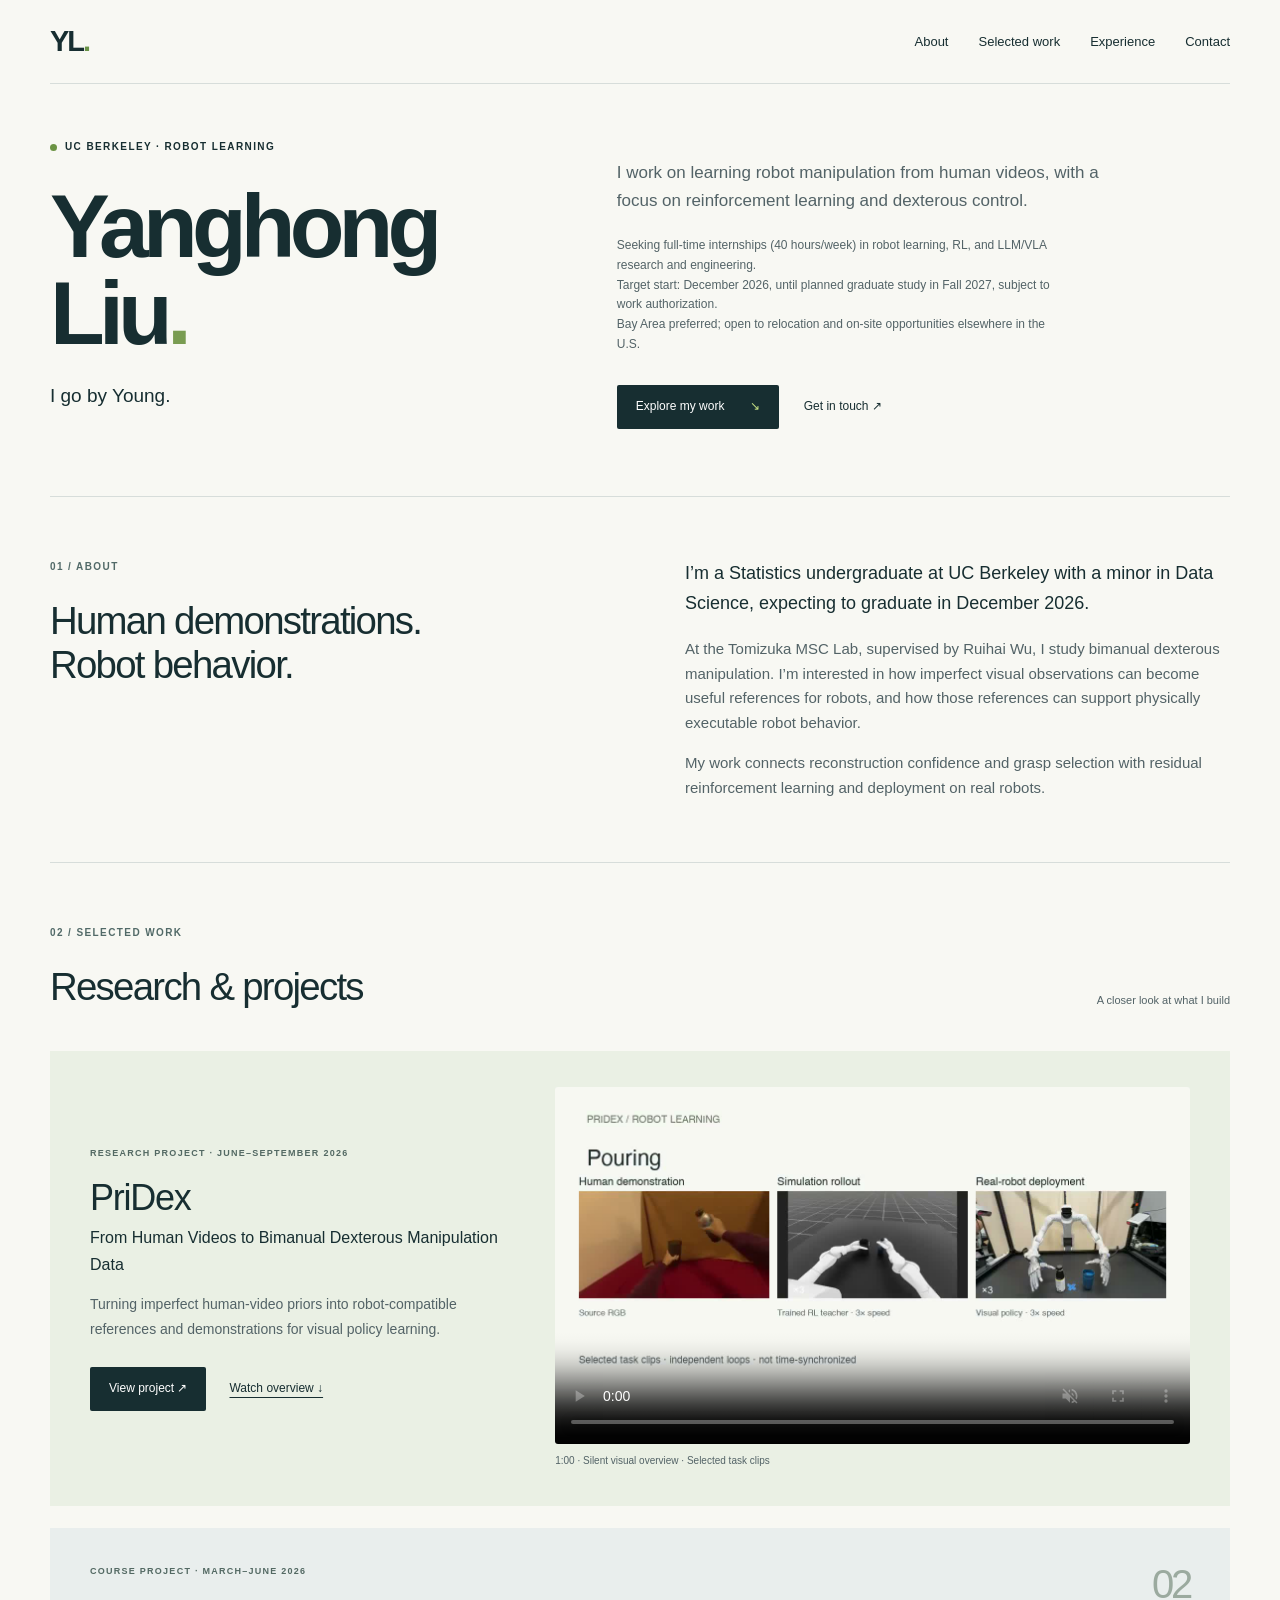
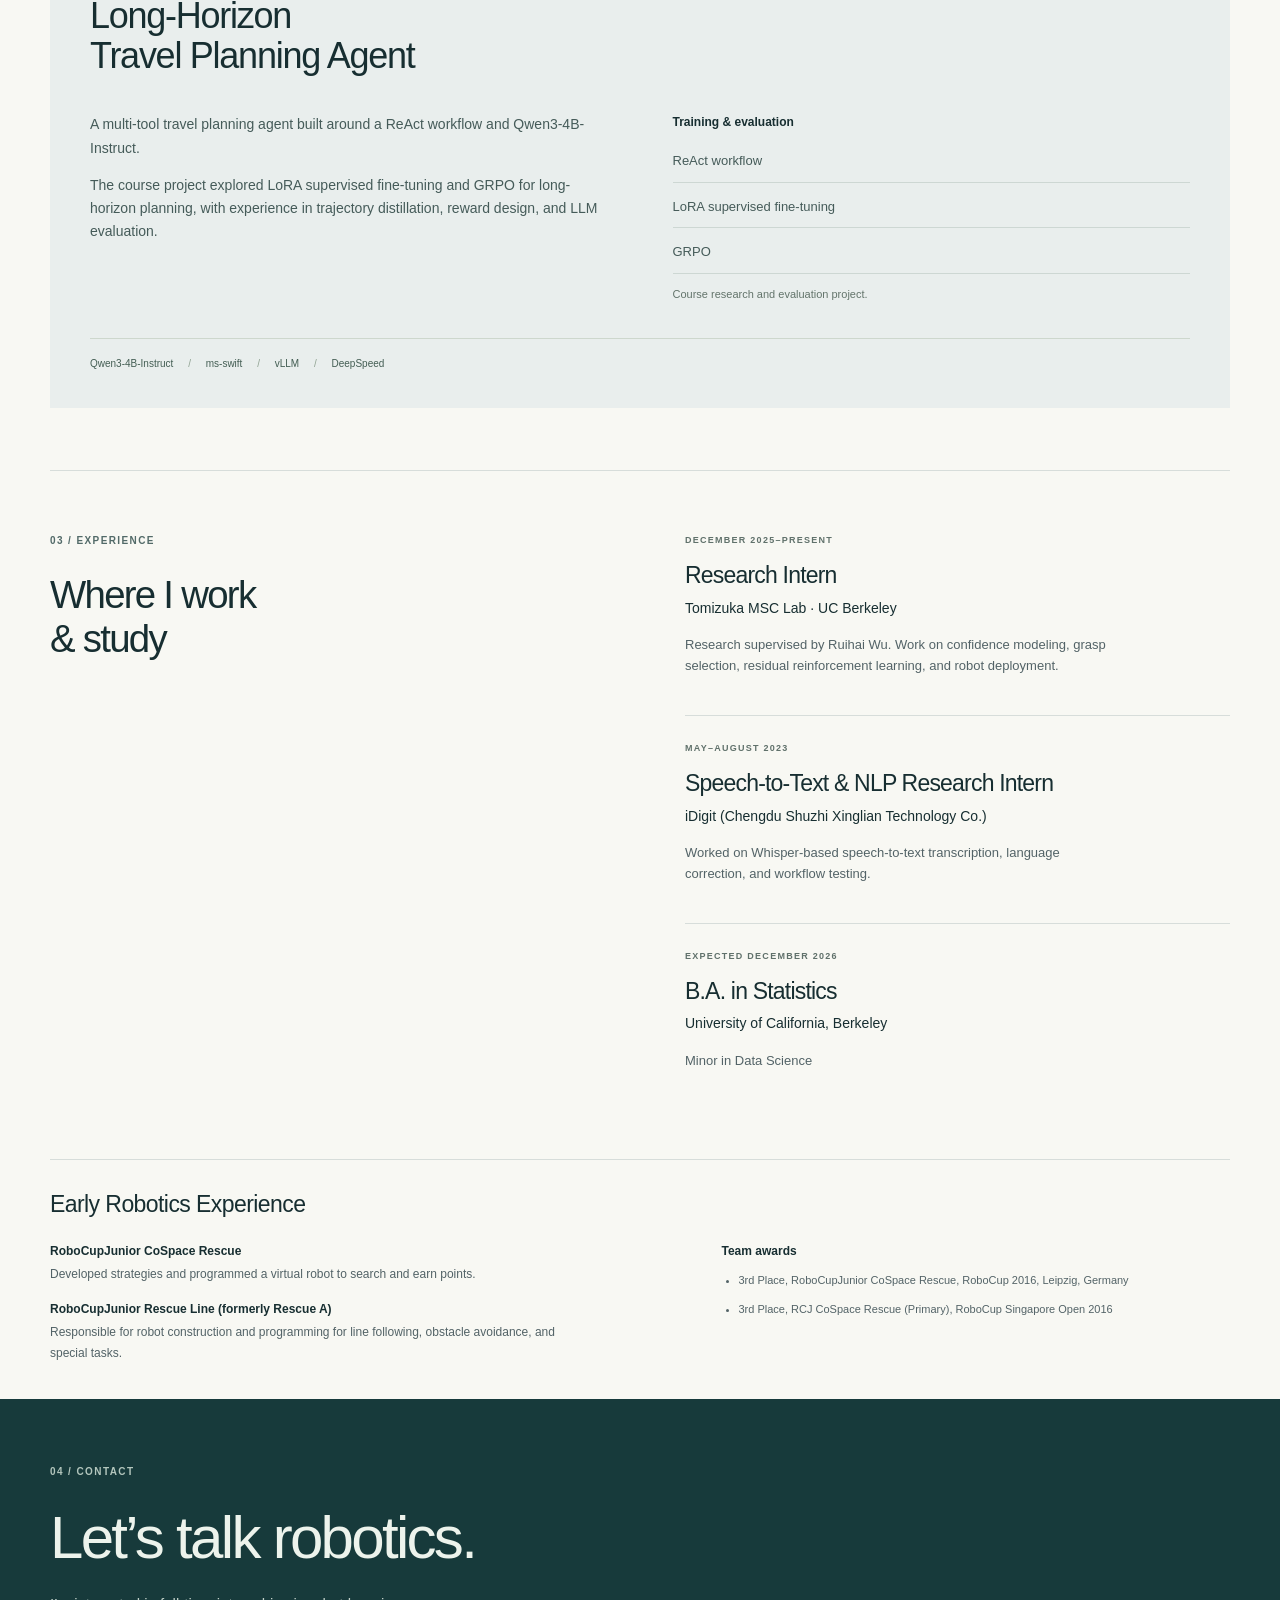
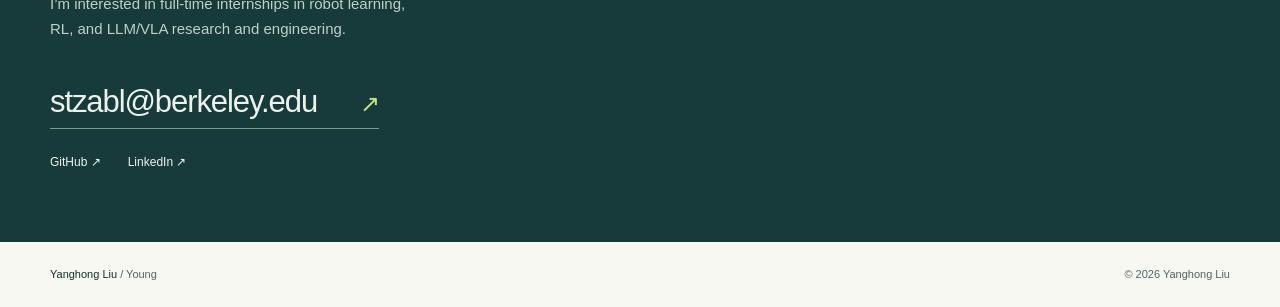
==== index.html @ e9cd51c3 "Publish existing personal website on GitHub Pages" ====
<!doctype html>
<html lang="en">
<head>
  <meta charset="utf-8">
  <meta name="viewport" content="width=device-width, initial-scale=1">
  <meta name="description" content="Yanghong Liu (Young), UC Berkeley Statistics undergraduate working on robot learning and dexterous manipulation.">
  <title>Yanghong Liu · Robot Learning</title>
  <link rel="stylesheet" href="styles.css?v=20261018-project-page">
</head>
<body>
  <a class="skip" href="#main">Skip to content</a>
  <header class="header wrap">
    <a class="wordmark" href="#home" aria-label="Yanghong Liu, home">YL<span>.</span></a>
    <nav aria-label="Main navigation"><a href="#about">About</a><a href="#work">Selected work</a><a href="#experience">Experience</a><a href="#contact">Contact</a></nav>
  </header>
  <main id="main">
    <section class="hero wrap" id="home" aria-labelledby="name">
      <div class="intro">
        <div class="identity">
        <p class="eyebrow"><span class="dot" aria-hidden="true"></span> UC BERKELEY · ROBOT LEARNING</p>
        <h1 id="name">Yanghong<br>Liu<span class="name-dot">.</span></h1>
        <p class="nickname">I go by Young.</p>
        </div><div class="intro-copy">
        <p class="hero-description">I work on learning robot manipulation from human videos, with a focus on reinforcement learning and dexterous control.</p>
        <p class="availability">Seeking full-time internships (40 hours/week) in robot learning, RL, and LLM/VLA research and engineering.<br>Target start: December 2026, until planned graduate study in Fall 2027, subject to work authorization.<br>Bay Area preferred; open to relocation and on-site opportunities elsewhere in the U.S.</p>
        <div class="hero-links"><a class="primary" href="#work">Explore my work <span aria-hidden="true">↘</span></a><a class="text-link" href="mailto:stzabl@berkeley.edu">Get in touch <span aria-hidden="true">↗</span></a></div>
        </div>
      </div>

    </section>

    <section class="about section wrap" id="about" aria-labelledby="about-title">
      <div><p class="section-number">01 / ABOUT</p><h2 id="about-title">Human demonstrations.<br>Robot behavior.</h2></div>
      <div class="prose"><p>I’m a Statistics undergraduate at UC Berkeley with a minor in Data Science, expecting to graduate in December 2026.</p><p>At the Tomizuka MSC Lab, supervised by Ruihai Wu, I study bimanual dexterous manipulation. I’m interested in how imperfect visual observations can become useful references for robots, and how those references can support physically executable robot behavior.</p><p>My work connects reconstruction confidence and grasp selection with residual reinforcement learning and deployment on real robots.</p></div>
    </section>

    <section class="section work wrap" id="work" aria-labelledby="work-title">
      <div class="section-heading"><div><p class="section-number">02 / SELECTED WORK</p><h2 id="work-title">Research & projects</h2></div><span class="section-aside">A closer look at what I build</span></div>
      <article class="project pridex home-pridex" aria-labelledby="pridex-title">
        <div><p class="project-kind">RESEARCH PROJECT · JUNE–SEPTEMBER 2026</p><h3 id="pridex-title">PriDex</h3><p class="project-subtitle">From Human Videos to Bimanual Dexterous Manipulation Data</p><p class="home-project-summary">Turning imperfect human-video priors into robot-compatible references and demonstrations for visual policy learning.</p><div class="home-project-actions"><a class="primary" href="pridex.html">View project ↗</a><a href="#pridex-overview">Watch overview ↓</a></div></div>
        <figure id="pridex-overview" class="overview-figure"><video controls muted playsinline preload="none" poster="assets/pridex-overview-cover.jpg" aria-label="PriDex one-minute visual overview"><source src="assets/pridex-overview-web.mp4" data-src="assets/pridex-overview-web.mp4" type="video/mp4"></video><figcaption>1:00 · Silent visual overview · Selected task clips</figcaption></figure>
      </article>

      <article class="project agent">
        <div class="project-heading"><div><p class="project-kind">COURSE PROJECT · MARCH–JUNE 2026</p><h3>Long-Horizon<br>Travel Planning Agent</h3></div><span class="project-index" aria-hidden="true">02</span></div>
        <div class="project-columns"><div><p>A multi-tool travel planning agent built around a ReAct workflow and Qwen3-4B-Instruct.</p><p>The course project explored LoRA supervised fine-tuning and GRPO for long-horizon planning, with experience in trajectory distillation, reward design, and LLM evaluation.</p></div><div class="agent-method"><h4>Training & evaluation</h4><p class="method-line">ReAct workflow</p><p class="method-line">LoRA supervised fine-tuning</p><p class="method-line">GRPO</p><p class="credit">Course research and evaluation project.</p></div></div>
        <div class="technology">Qwen3-4B-Instruct <span>/</span> ms-swift <span>/</span> vLLM <span>/</span> DeepSpeed</div>
      </article>
    </section>

    <section class="section experience wrap" id="experience" aria-labelledby="experience-title">
      <div><p class="section-number">03 / EXPERIENCE</p><h2 id="experience-title">Where I work<br>& study</h2></div>
      <div class="timeline"><article><div class="timeline-meta">DECEMBER 2025–PRESENT</div><h3>Research Intern</h3><p class="institution">Tomizuka MSC Lab · UC Berkeley</p><p>Research supervised by Ruihai Wu. Work on confidence modeling, grasp selection, residual reinforcement learning, and robot deployment.</p></article><article><div class="timeline-meta">MAY–AUGUST 2023</div><h3>Speech-to-Text &amp; NLP Research Intern</h3><p class="institution">iDigit (Chengdu Shuzhi Xinglian Technology Co.)</p><p>Worked on Whisper-based speech-to-text transcription, language correction, and workflow testing.</p></article><article><div class="timeline-meta">EXPECTED DECEMBER 2026</div><h3>B.A. in Statistics</h3><p class="institution">University of California, Berkeley</p><p>Minor in Data Science</p></article></div>
    </section>

    <section class="early-robotics wrap" id="early-robotics" aria-labelledby="early-robotics-title">
      <h2 id="early-robotics-title">Early Robotics Experience</h2>
      <div class="early-content">
        <dl class="early-duties"><div><dt>RoboCupJunior CoSpace Rescue</dt><dd>Developed strategies and programmed a virtual robot to search and earn points.</dd></div><div><dt>RoboCupJunior Rescue Line (formerly Rescue A)</dt><dd>Responsible for robot construction and programming for line following, obstacle avoidance, and special tasks.</dd></div></dl>
        <div class="early-awards"><h3>Team awards</h3><ul><li>3rd Place, RoboCupJunior CoSpace Rescue, RoboCup 2016, Leipzig, Germany</li><li>3rd Place, RCJ CoSpace Rescue (Primary), RoboCup Singapore Open 2016</li></ul></div>
      </div>
    </section>

    <section class="contact" id="contact" aria-labelledby="contact-title"><div class="wrap"><p class="section-number">04 / CONTACT</p><h2 id="contact-title">Let’s talk robotics.</h2><p>I’m interested in full-time internships in robot learning,<br class="desktop-only"> RL, and LLM/VLA research and engineering.</p><a class="email" href="mailto:stzabl@berkeley.edu">stzabl@berkeley.edu <span aria-hidden="true">↗</span></a><div class="social-links"><a href="https://github.com/yanghong-liu?tab=repositories" target="_blank" rel="noopener noreferrer">GitHub ↗</a><a href="https://www.linkedin.com/in/yanghong-liu-a8916a282/" target="_blank" rel="noopener noreferrer">LinkedIn ↗</a></div></div></section>
  </main>
  <footer class="wrap"><span>Yanghong Liu <span class="footer-nickname">/ Young</span></span><span>© 2026 Yanghong Liu</span></footer>
  <script src="script.js?v=20261018-project-page"></script>
</body>
</html>
---- styles.css ----
:root{--paper:#f8f8f3;--ink:#172e31;--muted:#536367;--line:#d7ddda;--accent:#c6e084;--dark:#173a3b}*{box-sizing:border-box}html{scroll-behavior:smooth;scroll-padding-top:28px}body{margin:0;background:var(--paper);color:var(--ink);font-family:-apple-system,BlinkMacSystemFont,"Segoe UI",Arial,sans-serif;font-size:16px;line-height:1.65}a{color:inherit;text-underline-offset:5px}button{font:inherit}a:focus-visible,button:focus-visible,video:focus-visible{outline:3px solid #4f7320;outline-offset:5px}.wrap{width:min(1180px,calc(100% - 96px));margin-inline:auto}.review-banner{background:var(--dark);color:#e9f1e8;padding:8px 24px;text-align:center;font-size:10px;letter-spacing:.14em;font-weight:700}.review-banner span{margin-left:20px;font-weight:400;letter-spacing:.03em}.header{display:flex;align-items:center;justify-content:space-between;padding-block:27px;border-bottom:1px solid var(--line)}.wordmark{text-decoration:none;font-size:29px;font-weight:800;letter-spacing:-2px;line-height:1}.wordmark span{color:#699246}.header nav{display:flex;gap:30px;font-size:13px}.header nav a{text-decoration:none}.header nav a:hover{text-decoration:underline}.skip{position:absolute;top:-100px;left:20px;z-index:10;background:#fff;padding:12px}.skip:focus{top:12px}.hero{display:grid;grid-template-columns:.9fr 1.1fr;gap:65px;align-items:center;padding-block:74px 85px}.eyebrow,.section-number,.project-kind,.timeline-meta{font-size:10px;font-weight:700;letter-spacing:.14em}.eyebrow{display:flex;align-items:center;gap:8px;margin:0 0 27px}.dot{width:7px;height:7px;border-radius:50%;background:#6b9343}h1{font-size:clamp(64px,7vw,100px);line-height:.98;letter-spacing:-.065em;font-weight:550;margin:0 0 22px}.name-dot{color:#799c51}.nickname{font-size:19px;margin:0 0 20px}.hero-description{font-size:17px;line-height:1.65;max-width:390px;margin-bottom:21px;color:var(--muted)}.availability{font-size:12px;max-width:340px;color:var(--muted)}.hero-links{display:flex;gap:25px;align-items:center;margin-top:30px;font-size:12px}.primary{background:var(--ink);color:#fff;padding:12px 19px;text-decoration:none;border-radius:2px}.primary span{margin-left:22px;color:var(--accent)}.text-link{text-decoration:none}.demo{margin:0;align-self:center}.demo-label{display:flex;justify-content:space-between;font-size:9px;letter-spacing:.12em;font-weight:700;margin-bottom:12px}.demo video{display:block;width:100%;aspect-ratio:16/10;object-fit:contain;background:#162226;border-radius:3px}.demo-controls{display:flex;gap:0;border-bottom:1px solid var(--line);margin-top:13px}.demo-controls button{border:0;border-bottom:2px solid transparent;background:none;color:var(--muted);padding:10px 0;margin-right:25px;font-size:12px;cursor:pointer}.demo-controls button[aria-pressed="true"]{color:var(--ink);border-bottom-color:var(--ink);font-weight:650}.demo figcaption{font-size:10px;line-height:1.7;color:var(--muted);margin-top:13px}.demo figcaption span{color:#6b7879}.section{border-top:1px solid var(--line);padding-block:62px}.section-number{margin:0 0 23px;color:#526a68}h2{font-size:clamp(30px,3vw,41px);line-height:1.16;font-weight:500;letter-spacing:-.045em;margin:0}h3{font-weight:500;letter-spacing:-.035em}h4{margin-top:0;font-size:12px;font-weight:700}.about{display:grid;grid-template-columns:1fr 1fr;gap:90px}.prose{font-size:15px;color:var(--muted)}.prose p:first-child{margin-top:0;color:var(--ink);font-size:18px}.prose p:last-child{margin-bottom:0}.section-heading{display:flex;justify-content:space-between;align-items:flex-end;margin-bottom:42px}.section-aside{font-size:11px;color:var(--muted)}.project{padding:36px 40px;margin-bottom:22px}.project:last-child{margin-bottom:0}.pridex{background:#eaf0e4}.agent{background:#e9eeed}.project-heading{display:flex;justify-content:space-between;gap:20px;align-items:flex-start}.project-kind{color:#536963;margin:0 0 17px;font-size:9px}.project h3{font-size:36px;line-height:1.12;margin:0 0 7px}.project-subtitle{margin:0;font-size:16px}.project-index{font-size:40px;line-height:1;color:#9baa9f;font-weight:300;letter-spacing:-.08em}.project-columns{display:grid;grid-template-columns:1fr 1fr;gap:65px;margin-top:30px;font-size:14px;color:#455b59}.project-columns p:first-child{margin-top:0}.project ul{padding-left:17px;margin-top:10px}.project li{margin-bottom:9px}.project h4{color:var(--ink);margin-bottom:12px}.credit,.release-note{font-size:11px;line-height:1.65;color:#63746b}.release-note{margin-top:23px}.technology{border-top:1px solid #cdd7cd;padding-top:17px;margin-top:24px;font-size:10px;color:#435d53}.technology span{margin-inline:12px;color:#91a393}.method-line{padding:5px 0 10px;margin:0 0 8px;border-bottom:1px solid #cdd7d3;font-size:13px}.experience{display:grid;grid-template-columns:1fr 1fr;gap:90px;padding-bottom:75px}.timeline article{padding-bottom:25px;margin-bottom:25px;border-bottom:1px solid var(--line)}.timeline article:last-child{margin:0;padding:0;border:0}.timeline-meta{font-size:9px;color:#60716b}.timeline h3{font-size:23px;margin:9px 0 2px}.timeline p{font-size:13px;color:var(--muted);max-width:430px}.timeline .institution{font-size:14px;color:var(--ink);margin-top:0}.contact{background:var(--dark);color:#edf3ec;padding-block:65px 70px}.contact .section-number{color:#b3c6bd}.contact h2{font-size:clamp(36px,5vw,60px);margin-bottom:19px}.contact p:not(.section-number){color:#c1d0c8;font-size:15px}.email{display:inline-block;font-size:clamp(19px,2.6vw,31px);margin-block:20px 24px;text-decoration:none;letter-spacing:-.035em;border-bottom:1px solid #7f9a8c}.email span{font-size:24px;color:var(--accent);margin-left:35px}.social-links{display:flex;gap:27px;font-size:12px}.social-links a{text-decoration:none}footer{display:flex;justify-content:space-between;padding-block:23px;font-size:11px}footer>span:last-child,.footer-nickname{color:var(--muted)}
@media(min-width:1600px){.hero{padding-block:90px 100px}}@media(max-width:1000px){.wrap{width:calc(100% - 64px)}.hero{gap:35px;padding-block:55px}.hero-links{gap:18px}.about,.experience{gap:45px}.project-columns{gap:35px}.project{padding:30px}.demo-label{font-size:8px}.header nav{gap:23px}}
@media(max-width:700px){.wrap{width:calc(100% - 40px)}.review-banner{font-size:8px;padding:8px 15px;letter-spacing:.1em}.review-banner span{display:block;font-size:9px;margin:2px 0 0}.header{padding-block:21px;align-items:flex-start}.header nav{gap:12px;font-size:10px;padding-top:5px}.wordmark{font-size:26px}.hero{grid-template-columns:1fr;gap:38px;padding-block:44px 42px}.eyebrow{font-size:9px;margin-bottom:24px}h1{font-size:clamp(52px,19vw,75px);line-height:.95}.nickname{font-size:18px;margin-bottom:17px}.hero-description{font-size:16px;max-width:100%;margin-top:12px}.availability{font-size:12px}.hero-links{margin-top:25px;gap:25px}.demo video{aspect-ratio:16/9}.demo-label{font-size:8px}.demo-controls{justify-content:space-between}.demo-controls button{margin-right:0;font-size:12px}.demo figcaption{font-size:9px}.section{padding-block:39px}.section-number{font-size:9px;margin-bottom:19px}.about,.experience{grid-template-columns:1fr;gap:26px}.prose{font-size:14px}.prose p:first-child{font-size:16px}.section-heading{margin-bottom:26px}.section-aside{display:none}.project{padding:24px 21px;margin-bottom:17px}.project-kind{font-size:8px;letter-spacing:.08em}.project h3{font-size:30px}.project-index{font-size:31px}.project-subtitle{font-size:14px}.project-columns{grid-template-columns:1fr;gap:21px;margin-top:24px;font-size:13px}.project-columns p:last-child{margin-bottom:0}.technology{font-size:9px;line-height:2}.technology span{margin-inline:6px}.timeline h3{font-size:22px}.contact{padding-block:43px 47px}.contact p:not(.section-number){font-size:14px}.email{font-size:23px}.email span{margin-left:12px;font-size:20px}.desktop-only{display:none}footer{font-size:9px;gap:12px}.contact h2{font-size:40px}}
@media(prefers-reduced-motion:reduce){html{scroll-behavior:auto}}

/* PriDex task pipeline */
.hero{gap:40px;padding-block:55px 65px}.hero>.intro{grid-column:1/-1;display:grid;grid-template-columns:.9fr 1.1fr;gap:65px;align-items:center}.intro-copy{max-width:520px}.intro-copy .hero-description{max-width:500px}.intro-copy .availability{max-width:450px}.demo{grid-column:1/-1;width:100%;min-width:0}.demo-label{font-size:10px}.pipeline-toolbar{display:flex;justify-content:space-between;align-items:center;gap:25px;margin:0 0 24px;border-bottom:1px solid var(--line)}.demo-controls{margin:0;border:0;gap:26px}.demo-controls button{margin-right:0;padding:11px 0;font-size:12px}.play-controls{display:flex;gap:8px;flex-shrink:0}.play-controls button{font-size:11px;padding:6px 12px;border:1px solid #a7b8ad;border-radius:2px;background:transparent;color:var(--ink);cursor:pointer}.play-controls button:first-child{background:var(--ink);color:white;border-color:var(--ink)}.pipeline-stages{list-style:none;margin:0;padding:0;display:grid;grid-template-columns:repeat(3,minmax(0,1fr));gap:32px}.pipeline-stage{position:relative;min-width:0}.pipeline-stage h3{font-size:14px;font-weight:550;letter-spacing:-.015em;margin:0 0 14px;line-height:1.4}.pipeline-stage h3>span{font-size:10px;letter-spacing:.04em;color:#6a8174;margin-right:8px}.pipeline-stage video{aspect-ratio:16/9;object-fit:contain}.stage-note{font-size:10px;color:var(--muted);margin:9px 0 0}.flow-arrow{position:absolute;right:-24px;top:calc(50% - 10px);font-size:20px;color:#829878}.demo figcaption{font-size:11px;max-width:820px;line-height:1.75;margin-top:21px}
@media(max-width:1000px){.hero>.intro{gap:35px}.pipeline-stages{gap:26px}.pipeline-stage h3{font-size:12px}.pipeline-stage h3>span{margin-right:4px}.flow-arrow{right:-21px;font-size:18px}}
@media(max-width:700px){.hero{padding-block:40px;gap:34px}.hero>.intro{display:block}.intro-copy{margin-top:22px}.pipeline-toolbar{display:block;margin-bottom:23px}.demo-controls{display:grid;grid-template-columns:repeat(3,minmax(0,1fr));gap:15px;align-items:stretch}.demo-controls button{font-size:11px;text-align:left;line-height:1.4;padding:10px 0}.play-controls{padding:14px 0;justify-content:flex-end}.play-controls button{font-size:11px}.pipeline-stages{grid-template-columns:1fr;gap:37px}.pipeline-stage h3{font-size:15px;margin-bottom:12px}.pipeline-stage h3>span{font-size:11px;margin-right:8px}.stage-note{font-size:10px}.flow-arrow{top:auto;right:calc(50% - 8px);bottom:-31px;transform:rotate(90deg);font-size:19px}.demo figcaption{font-size:10px;margin-top:21px}.demo-label{font-size:9px;gap:10px}}

/* Optional method evidence, kept collapsed for a concise project overview. */
.method-details{border-top:1px solid #cbd5c8;margin-top:24px;padding-top:19px}.method-details summary{cursor:pointer;font-size:14px;font-weight:600;color:var(--ink);padding:3px 0;list-style-position:inside}.method-details summary span{font-size:11px;color:var(--muted);font-weight:400;margin-left:15px}.method-intro{font-size:12px;color:var(--muted);margin-block:19px 24px}.method-assets{display:grid;grid-template-columns:repeat(2,minmax(0,1fr));gap:28px}.method-assets figure{min-width:0;margin:0}.method-assets h4{font-size:12px;margin-bottom:12px}.method-assets img,.method-assets video{display:block;width:100%;height:auto;aspect-ratio:16/9;object-fit:contain;background:#fff;border-radius:2px}.method-assets figcaption{font-size:11px;color:var(--muted);line-height:1.7;margin-top:12px}.method-credit{font-size:10px;color:#617465;margin:18px 0 0}@media(max-width:700px){.method-details summary span{display:block;margin:6px 0 0 18px;font-size:10px}.method-assets{grid-template-columns:1fr;gap:26px}.method-assets figcaption{font-size:11px}.method-intro{font-size:11px;margin-bottom:21px}}

/* PriDex detail: references, learned execution, and demonstration data. */
.pridex-overview{max-width:800px;font-size:15px;color:var(--muted);margin-top:25px}.pridex-overview>p{margin:0 0 16px}.project-links{display:flex;flex-wrap:wrap;gap:12px 26px;align-items:center;font-size:12px}.project-links .release-note{color:#627060;font-size:11px}.project-detail summary{padding-block:7px}.detail-section{margin-top:32px;padding-top:28px;border-top:1px solid #cbd5c8;font-size:14px;color:var(--muted)}.detail-section:first-of-type{border-top:0;padding-top:0}.detail-number{font-size:9px;font-weight:650;letter-spacing:.12em;margin:0 0 12px;color:#607565}.detail-section>h4{font-size:22px;font-weight:550;letter-spacing:-.025em;line-height:1.25;margin:0 0 18px;color:var(--ink)}.detail-section>p:not(.detail-number){max-width:820px}.reference-process{margin:22px 0 32px;padding-left:24px;max-width:880px}.reference-process li{padding-left:8px;margin:0 0 21px}.reference-process li::marker{color:#69844f;font-size:12px;font-weight:700}.reference-process h5,.method-assets h5{font-size:14px;line-height:1.4;color:var(--ink);margin:0 0 8px;font-weight:650}.reference-process p{margin:0}.contribution-list{padding-left:20px;max-width:820px}.contribution-list li{margin-bottom:12px;padding-left:5px}.contribution-list strong{color:var(--ink);font-weight:600}.detail-section .credit{font-size:12px;line-height:1.75}.demo-reading{margin:24px 0}.demo-reading>div{display:grid;grid-template-columns:190px minmax(0,1fr);gap:22px;border-top:1px solid #cbd5c8;padding-block:15px}.demo-reading dt{font-size:13px;color:var(--ink);font-weight:600}.demo-reading dd{margin:0;font-size:13px;max-width:650px}.demo-scope{font-size:12px;line-height:1.8}.project-return{display:inline-block;font-size:12px;margin-top:10px}@media(max-width:700px){.pridex-overview{font-size:13px;margin-top:21px}.project-links{display:block;font-size:11px}.project-links .release-note{display:block;margin-top:12px}.detail-section{font-size:13px;margin-top:27px;padding-top:23px}.detail-section>h4{font-size:20px}.detail-number{font-size:8px}.reference-process{padding-left:18px;margin-bottom:26px}.reference-process li{padding-left:4px}.reference-process h5,.method-assets h5{font-size:13px}.demo-reading>div{display:block;padding-block:14px}.demo-reading dt{margin-bottom:6px}.demo-reading dd{font-size:12px}.demo-scope{font-size:11px}}

/* A small early-career note, secondary to current research. */
.early-robotics{border-top:1px solid var(--line);padding-block:30px 35px}.early-robotics h2{font-size:23px;font-weight:500;letter-spacing:-.025em;line-height:1.3;margin:0 0 22px}.early-content{display:grid;grid-template-columns:1.1fr .9fr;gap:50px}.early-duties{margin:0}.early-duties>div+div{margin-top:15px}.early-duties dt{font-size:12px;font-weight:600;line-height:1.5}.early-duties dd{font-size:12px;color:var(--muted);line-height:1.75;margin:4px 0 0;max-width:530px}.early-awards h3{font-size:12px;font-weight:600;letter-spacing:0;margin:0 0 9px}.early-awards ul{margin:0;padding-left:17px;font-size:11px;line-height:1.8;color:var(--muted)}.early-awards li+li{margin-top:10px}@media(max-width:700px){.early-robotics{padding-block:27px 30px}.early-robotics h2{font-size:21px;margin-bottom:19px}.early-content{grid-template-columns:1fr;gap:23px}.early-duties dt{font-size:11px}.early-duties dd{font-size:11px}.early-awards ul{font-size:10px}}

/* Concise PriDex entry; task demonstrations live on the project page. */
.home-pridex{display:grid;grid-template-columns:.8fr 1.2fr;gap:42px;align-items:center}.home-project-summary{font-size:14px;line-height:1.8;color:var(--muted);max-width:450px}.home-project-actions{display:flex;align-items:center;gap:23px;font-size:12px;margin-top:25px}.overview-figure{margin:0;min-width:0}.overview-figure video{width:100%;display:block;aspect-ratio:16/9;background:#e9eeed;border-radius:3px}.overview-figure figcaption{font-size:10px;color:var(--muted);margin-top:9px}@media(max-width:800px){.home-pridex{grid-template-columns:1fr;gap:28px}.home-project-actions{gap:20px}.home-project-summary{font-size:13px}}
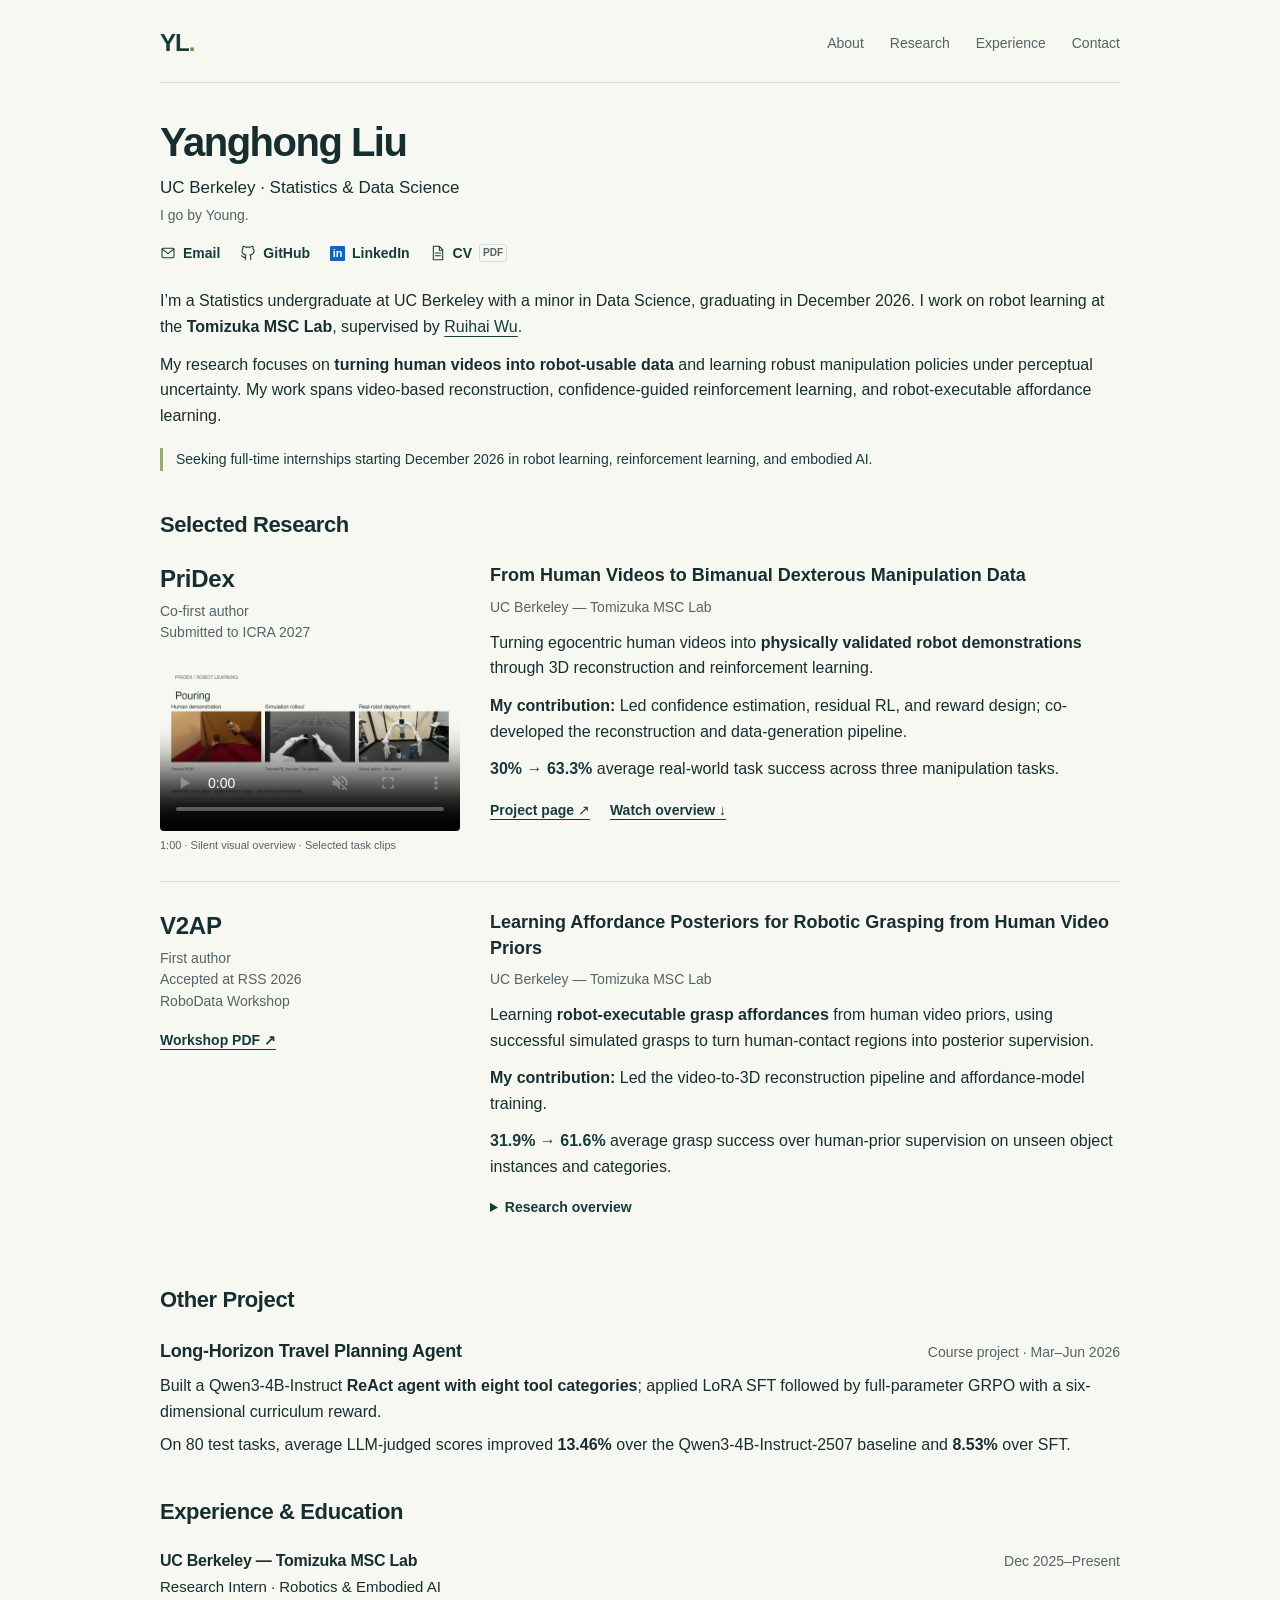
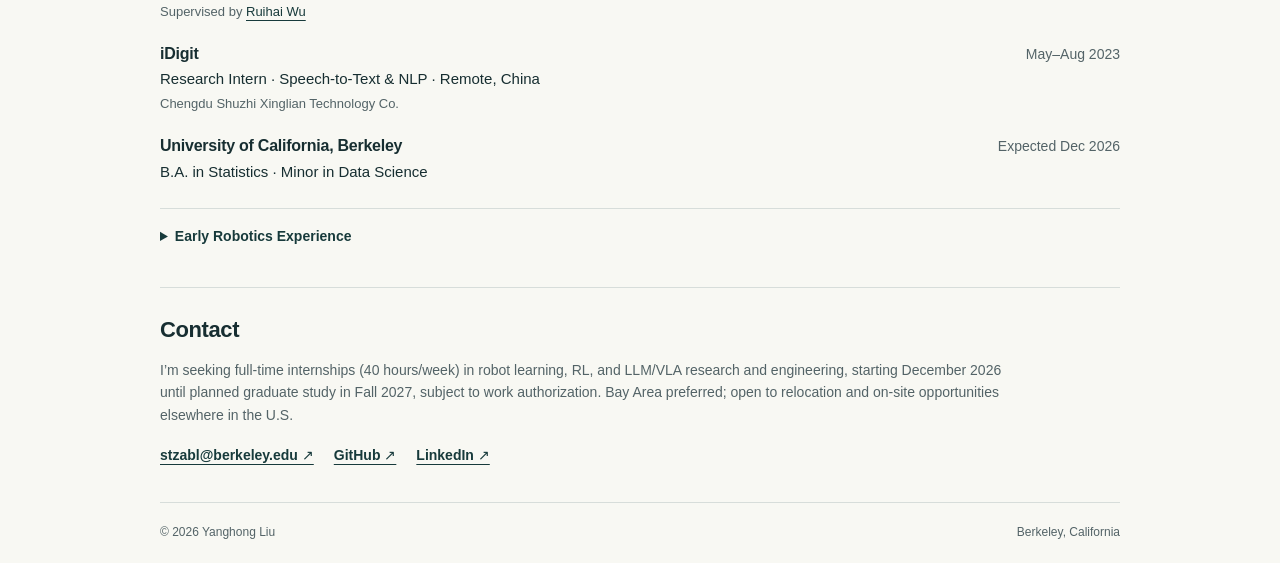
==== commit c527c124: "Publish academic homepage and V2AP workshop paper" ====
--- a/index.html
+++ b/index.html
@@ -1,69 +1,60 @@
 <!doctype html>
 <html lang="en">
 <head>
-  <meta charset="utf-8">
-  <meta name="viewport" content="width=device-width, initial-scale=1">
-  <meta name="description" content="Yanghong Liu (Young), UC Berkeley Statistics undergraduate working on robot learning and dexterous manipulation.">
-  <title>Yanghong Liu · Robot Learning</title>
-  <link rel="stylesheet" href="styles.css?v=20261018-project-page">
+<meta charset="utf-8"><meta name="viewport" content="width=device-width, initial-scale=1">
+<meta name="description" content="Yanghong Liu, UC Berkeley Statistics undergraduate researching robot learning, human-video-to-robot data, and confidence-guided reinforcement learning.">
+<title>Yanghong Liu · Robot Learning</title>
+<link rel="stylesheet" href="home.css">
 </head>
 <body>
-  <a class="skip" href="#main">Skip to content</a>
-  <header class="header wrap">
-    <a class="wordmark" href="#home" aria-label="Yanghong Liu, home">YL<span>.</span></a>
-    <nav aria-label="Main navigation"><a href="#about">About</a><a href="#work">Selected work</a><a href="#experience">Experience</a><a href="#contact">Contact</a></nav>
-  </header>
-  <main id="main">
-    <section class="hero wrap" id="home" aria-labelledby="name">
-      <div class="intro">
-        <div class="identity">
-        <p class="eyebrow"><span class="dot" aria-hidden="true"></span> UC BERKELEY · ROBOT LEARNING</p>
-        <h1 id="name">Yanghong<br>Liu<span class="name-dot">.</span></h1>
-        <p class="nickname">I go by Young.</p>
-        </div><div class="intro-copy">
-        <p class="hero-description">I work on learning robot manipulation from human videos, with a focus on reinforcement learning and dexterous control.</p>
-        <p class="availability">Seeking full-time internships (40 hours/week) in robot learning, RL, and LLM/VLA research and engineering.<br>Target start: December 2026, until planned graduate study in Fall 2027, subject to work authorization.<br>Bay Area preferred; open to relocation and on-site opportunities elsewhere in the U.S.</p>
-        <div class="hero-links"><a class="primary" href="#work">Explore my work <span aria-hidden="true">↘</span></a><a class="text-link" href="mailto:stzabl@berkeley.edu">Get in touch <span aria-hidden="true">↗</span></a></div>
-        </div>
-      </div>
-
-    </section>
-
-    <section class="about section wrap" id="about" aria-labelledby="about-title">
-      <div><p class="section-number">01 / ABOUT</p><h2 id="about-title">Human demonstrations.<br>Robot behavior.</h2></div>
-      <div class="prose"><p>I’m a Statistics undergraduate at UC Berkeley with a minor in Data Science, expecting to graduate in December 2026.</p><p>At the Tomizuka MSC Lab, supervised by Ruihai Wu, I study bimanual dexterous manipulation. I’m interested in how imperfect visual observations can become useful references for robots, and how those references can support physically executable robot behavior.</p><p>My work connects reconstruction confidence and grasp selection with residual reinforcement learning and deployment on real robots.</p></div>
-    </section>
-
-    <section class="section work wrap" id="work" aria-labelledby="work-title">
-      <div class="section-heading"><div><p class="section-number">02 / SELECTED WORK</p><h2 id="work-title">Research & projects</h2></div><span class="section-aside">A closer look at what I build</span></div>
-      <article class="project pridex home-pridex" aria-labelledby="pridex-title">
-        <div><p class="project-kind">RESEARCH PROJECT · JUNE–SEPTEMBER 2026</p><h3 id="pridex-title">PriDex</h3><p class="project-subtitle">From Human Videos to Bimanual Dexterous Manipulation Data</p><p class="home-project-summary">Turning imperfect human-video priors into robot-compatible references and demonstrations for visual policy learning.</p><div class="home-project-actions"><a class="primary" href="pridex.html">View project ↗</a><a href="#pridex-overview">Watch overview ↓</a></div></div>
-        <figure id="pridex-overview" class="overview-figure"><video controls muted playsinline preload="none" poster="assets/pridex-overview-cover.jpg" aria-label="PriDex one-minute visual overview"><source src="assets/pridex-overview-web.mp4" data-src="assets/pridex-overview-web.mp4" type="video/mp4"></video><figcaption>1:00 · Silent visual overview · Selected task clips</figcaption></figure>
-      </article>
-
-      <article class="project agent">
-        <div class="project-heading"><div><p class="project-kind">COURSE PROJECT · MARCH–JUNE 2026</p><h3>Long-Horizon<br>Travel Planning Agent</h3></div><span class="project-index" aria-hidden="true">02</span></div>
-        <div class="project-columns"><div><p>A multi-tool travel planning agent built around a ReAct workflow and Qwen3-4B-Instruct.</p><p>The course project explored LoRA supervised fine-tuning and GRPO for long-horizon planning, with experience in trajectory distillation, reward design, and LLM evaluation.</p></div><div class="agent-method"><h4>Training & evaluation</h4><p class="method-line">ReAct workflow</p><p class="method-line">LoRA supervised fine-tuning</p><p class="method-line">GRPO</p><p class="credit">Course research and evaluation project.</p></div></div>
-        <div class="technology">Qwen3-4B-Instruct <span>/</span> ms-swift <span>/</span> vLLM <span>/</span> DeepSpeed</div>
-      </article>
-    </section>
-
-    <section class="section experience wrap" id="experience" aria-labelledby="experience-title">
-      <div><p class="section-number">03 / EXPERIENCE</p><h2 id="experience-title">Where I work<br>& study</h2></div>
-      <div class="timeline"><article><div class="timeline-meta">DECEMBER 2025–PRESENT</div><h3>Research Intern</h3><p class="institution">Tomizuka MSC Lab · UC Berkeley</p><p>Research supervised by Ruihai Wu. Work on confidence modeling, grasp selection, residual reinforcement learning, and robot deployment.</p></article><article><div class="timeline-meta">MAY–AUGUST 2023</div><h3>Speech-to-Text &amp; NLP Research Intern</h3><p class="institution">iDigit (Chengdu Shuzhi Xinglian Technology Co.)</p><p>Worked on Whisper-based speech-to-text transcription, language correction, and workflow testing.</p></article><article><div class="timeline-meta">EXPECTED DECEMBER 2026</div><h3>B.A. in Statistics</h3><p class="institution">University of California, Berkeley</p><p>Minor in Data Science</p></article></div>
-    </section>
-
-    <section class="early-robotics wrap" id="early-robotics" aria-labelledby="early-robotics-title">
-      <h2 id="early-robotics-title">Early Robotics Experience</h2>
-      <div class="early-content">
-        <dl class="early-duties"><div><dt>RoboCupJunior CoSpace Rescue</dt><dd>Developed strategies and programmed a virtual robot to search and earn points.</dd></div><div><dt>RoboCupJunior Rescue Line (formerly Rescue A)</dt><dd>Responsible for robot construction and programming for line following, obstacle avoidance, and special tasks.</dd></div></dl>
-        <div class="early-awards"><h3>Team awards</h3><ul><li>3rd Place, RoboCupJunior CoSpace Rescue, RoboCup 2016, Leipzig, Germany</li><li>3rd Place, RCJ CoSpace Rescue (Primary), RoboCup Singapore Open 2016</li></ul></div>
-      </div>
-    </section>
-
-    <section class="contact" id="contact" aria-labelledby="contact-title"><div class="wrap"><p class="section-number">04 / CONTACT</p><h2 id="contact-title">Let’s talk robotics.</h2><p>I’m interested in full-time internships in robot learning,<br class="desktop-only"> RL, and LLM/VLA research and engineering.</p><a class="email" href="mailto:stzabl@berkeley.edu">stzabl@berkeley.edu <span aria-hidden="true">↗</span></a><div class="social-links"><a href="https://github.com/yanghong-liu?tab=repositories" target="_blank" rel="noopener noreferrer">GitHub ↗</a><a href="https://www.linkedin.com/in/yanghong-liu-a8916a282/" target="_blank" rel="noopener noreferrer">LinkedIn ↗</a></div></div></section>
-  </main>
-  <footer class="wrap"><span>Yanghong Liu <span class="footer-nickname">/ Young</span></span><span>© 2026 Yanghong Liu</span></footer>
-  <script src="script.js?v=20261018-project-page"></script>
-</body>
-</html>
+<a class="skip" href="#main">Skip to content</a>
+<header class="wrap header"><a class="wordmark" href="#home" aria-label="Yanghong Liu, home">YL<span>.</span></a><nav aria-label="Main navigation"><a href="#about">About</a><a href="#work">Research</a><a href="#experience">Experience</a><a href="#contact">Contact</a></nav></header>
+<main id="main" class="wrap">
+<section id="home" class="intro" aria-labelledby="name">
+<h1 id="name">Yanghong Liu</h1>
+<p class="affiliation">UC Berkeley · Statistics &amp; Data Science</p><p class="nickname">I go by Young.</p>
+<div class="links identity-links">
+<a href="mailto:stzabl@berkeley.edu"><svg viewBox="0 0 24 24" aria-hidden="true"><rect x="3" y="5" width="18" height="14" rx="2"/><path d="m3 6 9 7 9-7"/></svg>Email</a>
+<a href="https://github.com/yanghong-liu?tab=repositories" target="_blank" rel="noopener noreferrer"><svg viewBox="0 0 24 24" aria-hidden="true"><path d="M9 19c-5 1-5-3-7-3m14 6v-4a3.5 3.5 0 0 0-1-3c3-.4 6-1.5 6-6a5 5 0 0 0-1.5-3.5A4.7 4.7 0 0 0 19.3 2S18 1.6 15 3.5a13 13 0 0 0-6 0C6 1.6 4.7 2 4.7 2a4.7 4.7 0 0 0-.2 3.5A5 5 0 0 0 3 9c0 4.5 3 5.6 6 6a3.5 3.5 0 0 0-1 3v4"/></svg>GitHub</a>
+<a href="https://www.linkedin.com/in/yanghong-liu-a8916a282/" target="_blank" rel="noopener noreferrer"><span class="linkedin" aria-hidden="true">in</span>LinkedIn</a>
+<a href="assets/Yanghong-Liu-CV.pdf" target="_blank" rel="noopener"><svg viewBox="0 0 24 24" aria-hidden="true"><path d="M14 2H5v20h14V7zM14 2v6h5M8 12h8M8 16h8"/></svg>CV <span class="file-type">PDF</span></a>
+</div>
+<div id="about" class="bio">
+<p>I’m a Statistics undergraduate at UC Berkeley with a minor in Data Science, graduating in December 2026. I work on robot learning at the <strong>Tomizuka MSC Lab</strong>, supervised by <a href="https://warshallrho.github.io/" target="_blank" rel="noopener noreferrer">Ruihai Wu</a>.</p>
+<p>My research focuses on <strong>turning human videos into robot-usable data</strong> and learning robust manipulation policies under perceptual uncertainty. My work spans video-based reconstruction, confidence-guided reinforcement learning, and robot-executable affordance learning.</p>
+</div>
+<p class="availability">Seeking full-time internships starting December 2026 in robot learning, reinforcement learning, and embodied AI.</p>
+</section>
+<section id="work" aria-labelledby="research-title">
+<h2 id="research-title">Selected Research</h2>
+<article class="research" aria-labelledby="pridex-title">
+<div class="research-side"><h3 id="pridex-title">PriDex</h3><p class="venue">Co-first author<br>Submitted to ICRA 2027</p>
+<figure id="pridex-overview"><video controls muted playsinline preload="none" poster="assets/pridex-overview-cover.jpg" aria-label="PriDex one-minute visual overview"><source src="assets/pridex-overview-web.mp4" data-src="assets/pridex-overview-web.mp4" type="video/mp4"></video><figcaption>1:00 · Silent visual overview · Selected task clips</figcaption></figure></div>
+<div class="research-copy"><h4>From Human Videos to Bimanual Dexterous Manipulation Data</h4><p class="lab">UC Berkeley — Tomizuka MSC Lab</p>
+<p>Turning egocentric human videos into <strong>physically validated robot demonstrations</strong> through 3D reconstruction and reinforcement learning.</p>
+<p><strong>My contribution:</strong> Led confidence estimation, residual RL, and reward design; co-developed the reconstruction and data-generation pipeline.</p>
+<p class="result"><strong>30% → 63.3%</strong> average real-world task success across three manipulation tasks.</p>
+<div class="links"><a href="pridex.html">Project page ↗</a><a href="#pridex-overview">Watch overview ↓</a></div></div>
+</article>
+<article class="research" aria-labelledby="v2ap-title">
+<div class="research-side"><h3 id="v2ap-title">V2AP</h3><p class="venue">First author<br>Accepted at RSS 2026<br>RoboData Workshop</p><a class="paper-link" href="assets/V2AP-RSS-2026-RoboData-Workshop.pdf" target="_blank" rel="noopener">Workshop PDF ↗</a></div>
+<div class="research-copy"><h4>Learning Affordance Posteriors for Robotic Grasping from Human Video Priors</h4><p class="lab">UC Berkeley — Tomizuka MSC Lab</p>
+<p>Learning <strong>robot-executable grasp affordances</strong> from human video priors, using successful simulated grasps to turn human-contact regions into posterior supervision.</p>
+<p><strong>My contribution:</strong> Led the video-to-3D reconstruction pipeline and affordance-model training.</p>
+<p class="result"><strong>31.9% → 61.6%</strong> average grasp success over human-prior supervision on unseen object instances and categories.</p>
+<details id="v2ap-overview"><summary>Research overview</summary><p>The pipeline reconstructs hand–object interactions from egocentric and third-person videos and extracts object-centric contact priors. Successful simulated grasps within these regions provide posterior labels for affordance learning. A learned affordance model then guides a conditional diffusion model to generate grasp poses.</p></details></div>
+</article>
+</section>
+<section class="other-project" aria-labelledby="other-title"><h2 id="other-title">Other Project</h2>
+<article><div class="row-heading"><h3>Long-Horizon Travel Planning Agent</h3><span class="meta">Course project · Mar–Jun 2026</span></div><p>Built a Qwen3-4B-Instruct <strong>ReAct agent with eight tool categories</strong>; applied LoRA SFT followed by full-parameter GRPO with a six-dimensional curriculum reward.</p><p>On 80 test tasks, average LLM-judged scores improved <strong>13.46%</strong> over the Qwen3-4B-Instruct-2507 baseline and <strong>8.53%</strong> over SFT.</p></article>
+</section>
+<section id="experience" aria-labelledby="experience-title"><h2 id="experience-title">Experience &amp; Education</h2>
+<div class="experience-row"><div><h3>UC Berkeley — Tomizuka MSC Lab</h3><p>Research Intern · Robotics &amp; Embodied AI</p><p class="meta">Supervised by <a href="https://warshallrho.github.io/" target="_blank" rel="noopener noreferrer">Ruihai Wu</a></p></div><span class="date">Dec 2025–Present</span></div>
+<div class="experience-row"><div><h3>iDigit</h3><p>Research Intern · Speech-to-Text &amp; NLP · Remote, China</p><p class="meta">Chengdu Shuzhi Xinglian Technology Co.</p></div><span class="date">May–Aug 2023</span></div>
+<div class="experience-row"><div><h3>University of California, Berkeley</h3><p>B.A. in Statistics · Minor in Data Science</p></div><span class="date">Expected Dec 2026</span></div>
+<details id="early-robotics" class="early"><summary>Early Robotics Experience</summary><dl><dt>RoboCupJunior CoSpace Rescue</dt><dd>Developed strategies and programmed a virtual robot to search and earn points.</dd><dt>RoboCupJunior Rescue Line (formerly Rescue A)</dt><dd>Responsible for robot construction and programming for line following, obstacle avoidance, and special tasks.</dd></dl><h4>Team awards</h4><ul><li>3rd Place, RoboCupJunior CoSpace Rescue, RoboCup 2016, Leipzig, Germany</li><li>3rd Place, RCJ CoSpace Rescue (Primary), RoboCup Singapore Open 2016</li></ul></details>
+</section>
+<section id="contact" aria-labelledby="contact-title"><h2 id="contact-title">Contact</h2><p>I’m seeking full-time internships (40 hours/week) in robot learning, RL, and LLM/VLA research and engineering, starting December 2026 until planned graduate study in Fall 2027, subject to work authorization. Bay Area preferred; open to relocation and on-site opportunities elsewhere in the U.S.</p><div class="links"><a href="mailto:stzabl@berkeley.edu">stzabl@berkeley.edu ↗</a><a href="https://github.com/yanghong-liu?tab=repositories" target="_blank" rel="noopener noreferrer">GitHub ↗</a><a href="https://www.linkedin.com/in/yanghong-liu-a8916a282/" target="_blank" rel="noopener noreferrer">LinkedIn ↗</a></div></section>
+</main><footer class="wrap">© 2026 Yanghong Liu <span>Berkeley, California</span></footer>
+<script src="script.js"></script>
+</body></html>
--- a/home.css
+++ b/home.css
@@ -0,0 +1,4 @@
+:root{--paper:#f8f8f3;--ink:#172e31;--muted:#536367;--line:#d7ddda;--accent:#c6e084;--dark:#173a3b;color-scheme:light}
+*{box-sizing:border-box}html{scroll-behavior:smooth;scroll-padding-top:28px}body{margin:0;background:var(--paper);color:var(--ink);font-family:-apple-system,BlinkMacSystemFont,"Segoe UI",Arial,sans-serif;font-size:16px;line-height:1.6;-webkit-font-smoothing:antialiased}.wrap{width:min(960px,calc(100% - 64px));margin-inline:auto}a{color:var(--dark);text-underline-offset:4px;text-decoration-thickness:1px}a:hover{text-decoration-color:var(--ink);color:#527127}a:focus-visible,summary:focus-visible,video:focus-visible{outline:2px solid #557b28;outline-offset:5px}.skip{position:absolute;top:-80px;left:20px;padding:8px;background:var(--paper);z-index:10}.skip:focus{top:8px}.header{display:flex;align-items:center;justify-content:space-between;padding-block:24px 20px;border-bottom:1px solid var(--line)}.wordmark{font-size:24px;letter-spacing:-1px;font-weight:750;text-decoration:none}.wordmark span{color:#71903f}nav{display:flex;gap:26px}nav a{font-size:14px;text-decoration:none;color:var(--muted)}nav a:hover{text-decoration:underline}h1,h2,h3,h4,p,figure{margin:0}h1{font-size:40px;line-height:1.15;letter-spacing:-1.5px;font-weight:700}h2{font-size:22px;line-height:1.3;letter-spacing:-.4px;margin-bottom:24px}h3{font-size:20px;line-height:1.35;letter-spacing:-.25px}h4{font-size:18px;line-height:1.4;font-weight:650}.intro{padding-top:36px}.affiliation{margin-top:9px;font-size:17px}.nickname{font-size:14px;color:var(--muted);margin-top:2px}.links{display:flex;gap:20px;align-items:center;flex-wrap:wrap;font-size:14px;font-weight:550}.identity-links{margin-block:16px 24px}.identity-links a{display:inline-flex;align-items:center;gap:7px;text-decoration:none}.identity-links a:hover{text-decoration:underline}.identity-links svg{width:16px;height:16px;fill:none;stroke:currentColor;stroke-width:1.6;stroke-linecap:round;stroke-linejoin:round}.linkedin{display:inline-flex;justify-content:center;align-items:center;background:#0a66c2;color:white;width:15px;height:15px;font-size:11px;line-height:1;border-radius:1px;font-weight:750}.file-type{font-size:10px;color:var(--muted);border:1px solid var(--line);border-radius:3px;padding:0 3px}.bio p+p{margin-top:12px}.availability{border-left:3px solid #96ac70;padding-left:13px;margin-top:20px;color:var(--dark);font-size:14px;max-width:800px}main>section+section{margin-top:40px}.research{display:grid;grid-template-columns:300px minmax(0,1fr);gap:30px;padding-bottom:28px}.research+.research{padding-top:28px;border-top:1px solid var(--line)}.research-side h3{font-size:24px}.venue,.lab,.meta,.date{color:var(--muted);font-size:14px}.venue{margin-top:5px;line-height:1.55}.lab{margin-top:7px}.research-copy>p:not(.lab){margin-top:12px}.research-copy .links{margin-top:17px}.result strong{font-weight:750;color:var(--dark)}figure{margin-top:18px}video{display:block;width:100%;aspect-ratio:16/9;object-fit:cover;background:#18393a;border-radius:4px}figcaption{font-size:11px;line-height:1.5;color:var(--muted);margin-top:6px}.paper-link{display:inline-block;margin-top:16px;font-size:14px;font-weight:600}details{margin-top:16px;font-size:14px}summary{cursor:pointer;font-weight:600;width:fit-content;color:var(--dark)}details p{margin-top:12px;color:var(--muted)}.row-heading{display:flex;justify-content:space-between;align-items:baseline;gap:16px;margin-bottom:10px}.row-heading h3{font-size:18px}.row-heading .meta{white-space:nowrap}.other-project p+p{margin-top:8px}.experience-row{display:flex;justify-content:space-between;gap:20px;margin-bottom:20px}.experience-row h3{font-size:16px}.experience-row p{font-size:15px;margin-top:3px}.experience-row .meta{font-size:13px}.date{white-space:nowrap}.early{border-top:1px solid var(--line);padding-top:16px;margin-top:24px}.early dt{font-weight:600;margin-top:12px}.early dd{margin:3px 0 0;color:var(--muted)}.early h4{font-size:14px}.early ul{padding-left:20px;color:var(--muted)}#contact{padding-top:28px;border-top:1px solid var(--line)}#contact h2{margin-bottom:14px}#contact p{max-width:850px;font-size:14px;color:var(--muted)}#contact .links{margin-top:18px}footer{display:flex;justify-content:space-between;border-top:1px solid var(--line);padding-block:20px;margin-top:36px!important;font-size:12px;color:var(--muted)}strong{font-weight:650}
+@media(max-width:760px){.wrap{width:calc(100% - 40px)}.header{padding-block:18px}nav{gap:15px}nav a{font-size:13px}h1{font-size:36px}.intro{padding-top:28px}.research{grid-template-columns:1fr;gap:18px}.research-side{display:grid;grid-template-columns:1fr;gap:0}.research-side figure{max-width:460px}.venue{max-width:28em}.research-copy h4{font-size:18px}.row-heading{display:block}.row-heading .meta{display:block;margin-top:5px}.experience-row{display:block}.date{display:block;margin-top:5px;font-size:13px}main>section+section{margin-top:34px}.research{padding-bottom:24px}.research+.research{padding-top:24px}footer span{display:none}.identity-links{gap:18px}.availability{font-size:14px}}
+@media(prefers-reduced-motion:reduce){html{scroll-behavior:auto}}
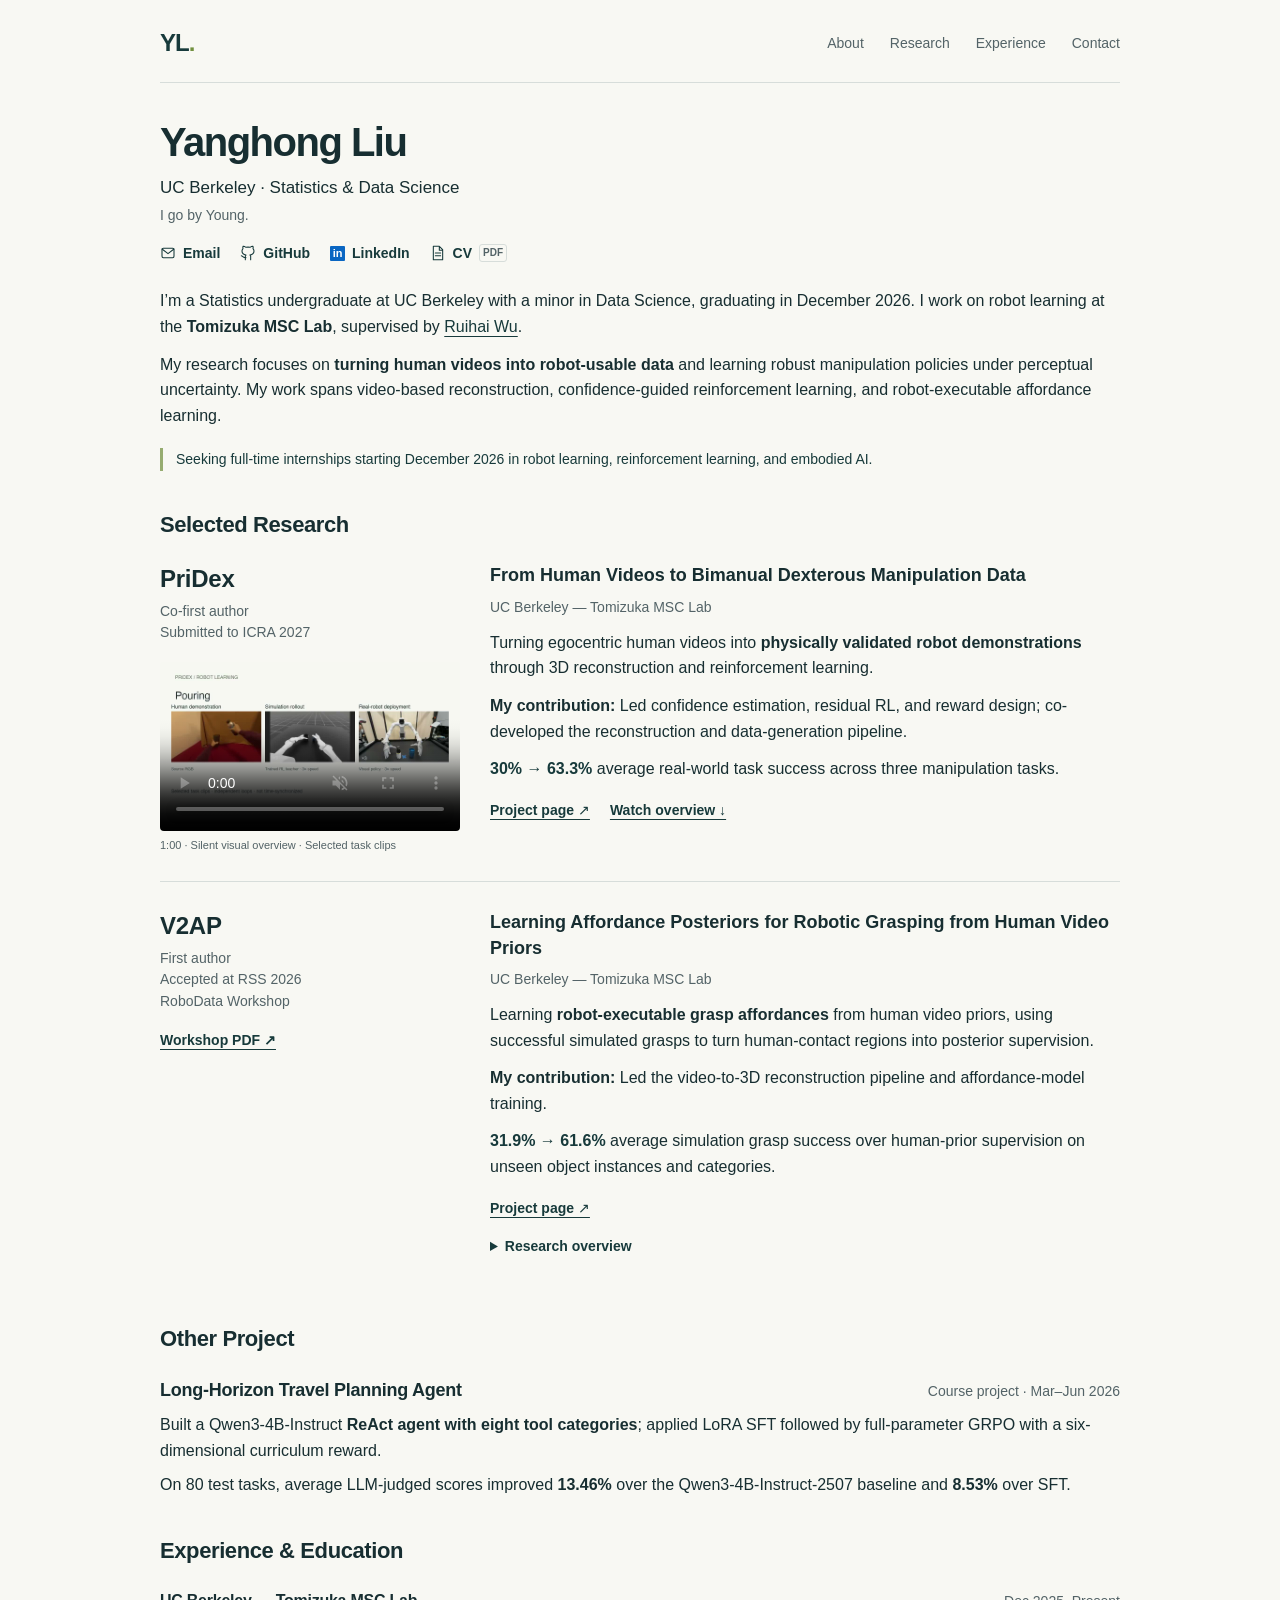
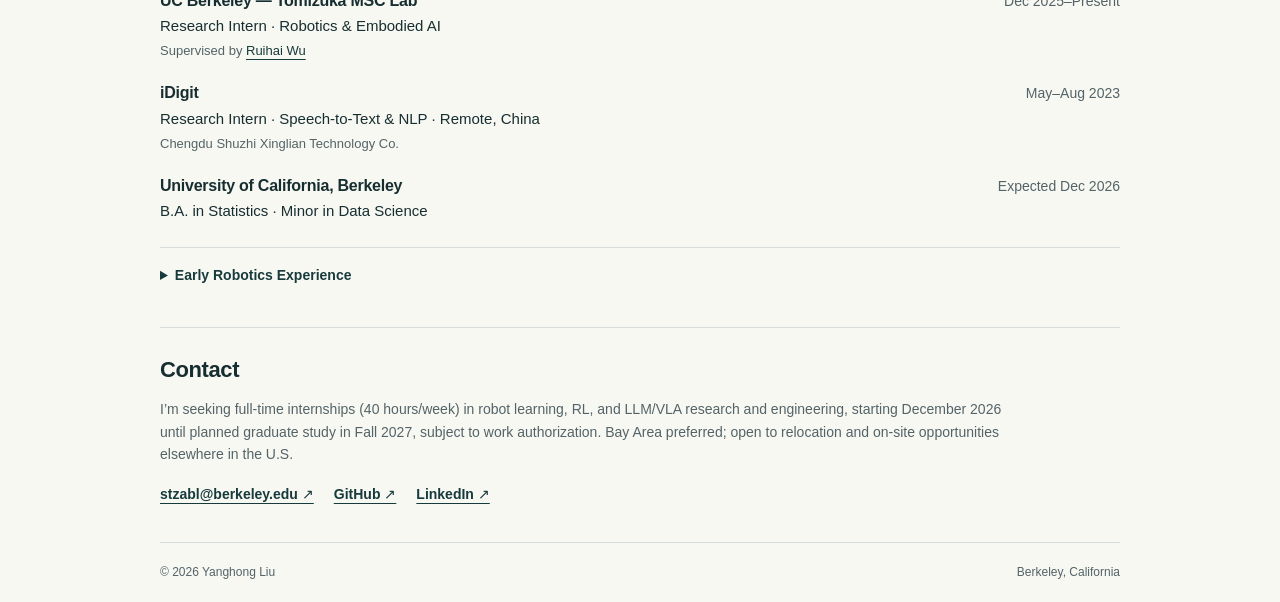
==== commit e59c5d1f: "Add V2AP project page with workshop figures and evaluation results" ====
--- a/index.html
+++ b/index.html
@@ -41,7 +41,8 @@
 <div class="research-copy"><h4>Learning Affordance Posteriors for Robotic Grasping from Human Video Priors</h4><p class="lab">UC Berkeley — Tomizuka MSC Lab</p>
 <p>Learning <strong>robot-executable grasp affordances</strong> from human video priors, using successful simulated grasps to turn human-contact regions into posterior supervision.</p>
 <p><strong>My contribution:</strong> Led the video-to-3D reconstruction pipeline and affordance-model training.</p>
-<p class="result"><strong>31.9% → 61.6%</strong> average grasp success over human-prior supervision on unseen object instances and categories.</p>
+<p class="result"><strong>31.9% → 61.6%</strong> average simulation grasp success over human-prior supervision on unseen object instances and categories.</p>
+<div class="links"><a href="v2ap.html">Project page ↗</a></div>
 <details id="v2ap-overview"><summary>Research overview</summary><p>The pipeline reconstructs hand–object interactions from egocentric and third-person videos and extracts object-centric contact priors. Successful simulated grasps within these regions provide posterior labels for affordance learning. A learned affordance model then guides a conditional diffusion model to generate grasp poses.</p></details></div>
 </article>
 </section>
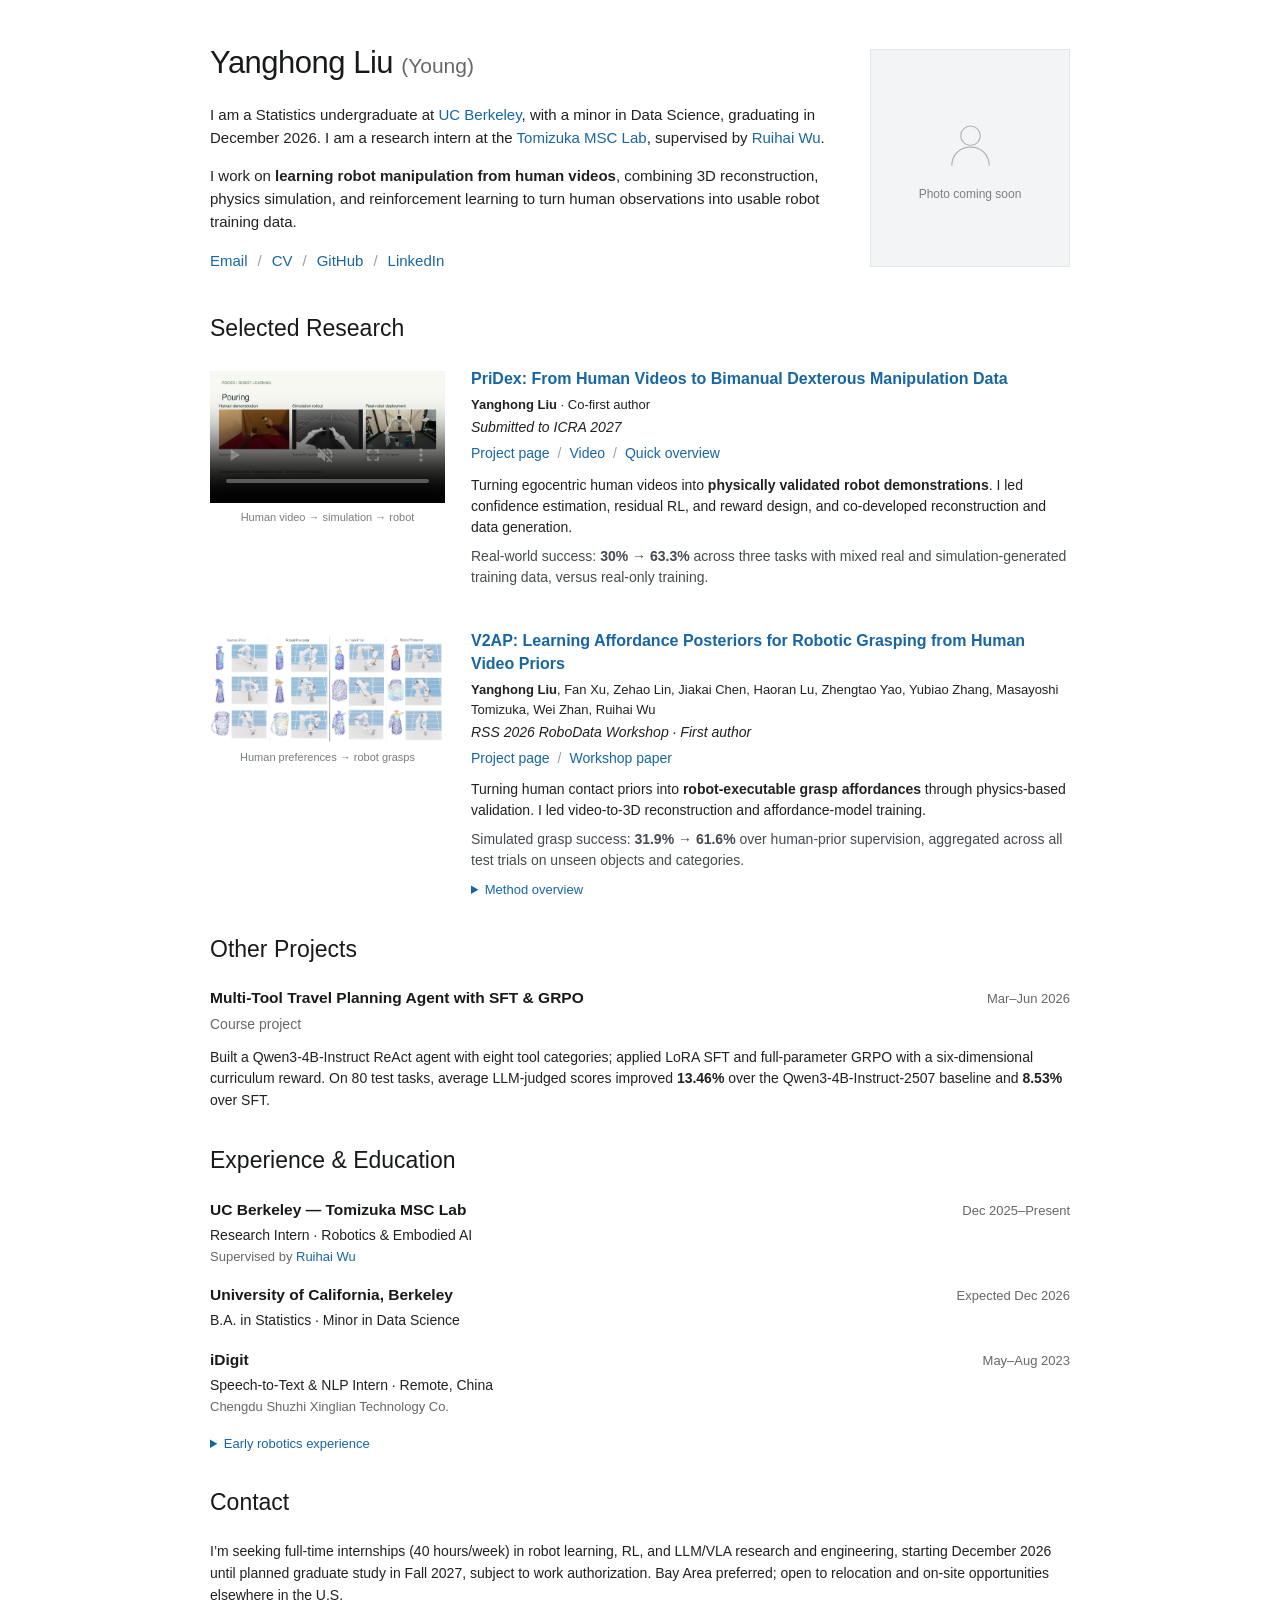
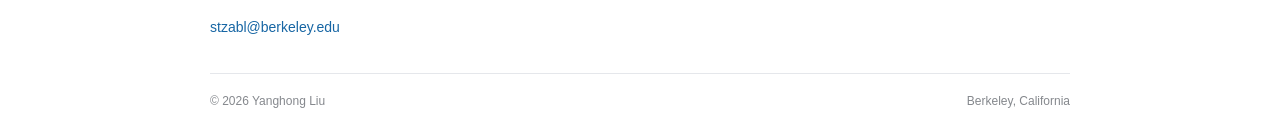
==== commit 2eb826de: "Publish approved academic homepage redesign with photo placeholder" ====
--- a/index.html
+++ b/index.html
@@ -1,61 +1,45 @@
 <!doctype html>
 <html lang="en">
-<head>
-<meta charset="utf-8"><meta name="viewport" content="width=device-width, initial-scale=1">
-<meta name="description" content="Yanghong Liu, UC Berkeley Statistics undergraduate researching robot learning, human-video-to-robot data, and confidence-guided reinforcement learning.">
-<title>Yanghong Liu · Robot Learning</title>
-<link rel="stylesheet" href="home.css">
-</head>
-<body>
-<a class="skip" href="#main">Skip to content</a>
-<header class="wrap header"><a class="wordmark" href="#home" aria-label="Yanghong Liu, home">YL<span>.</span></a><nav aria-label="Main navigation"><a href="#about">About</a><a href="#work">Research</a><a href="#experience">Experience</a><a href="#contact">Contact</a></nav></header>
-<main id="main" class="wrap">
-<section id="home" class="intro" aria-labelledby="name">
-<h1 id="name">Yanghong Liu</h1>
-<p class="affiliation">UC Berkeley · Statistics &amp; Data Science</p><p class="nickname">I go by Young.</p>
-<div class="links identity-links">
-<a href="mailto:stzabl@berkeley.edu"><svg viewBox="0 0 24 24" aria-hidden="true"><rect x="3" y="5" width="18" height="14" rx="2"/><path d="m3 6 9 7 9-7"/></svg>Email</a>
-<a href="https://github.com/yanghong-liu?tab=repositories" target="_blank" rel="noopener noreferrer"><svg viewBox="0 0 24 24" aria-hidden="true"><path d="M9 19c-5 1-5-3-7-3m14 6v-4a3.5 3.5 0 0 0-1-3c3-.4 6-1.5 6-6a5 5 0 0 0-1.5-3.5A4.7 4.7 0 0 0 19.3 2S18 1.6 15 3.5a13 13 0 0 0-6 0C6 1.6 4.7 2 4.7 2a4.7 4.7 0 0 0-.2 3.5A5 5 0 0 0 3 9c0 4.5 3 5.6 6 6a3.5 3.5 0 0 0-1 3v4"/></svg>GitHub</a>
-<a href="https://www.linkedin.com/in/yanghong-liu-a8916a282/" target="_blank" rel="noopener noreferrer"><span class="linkedin" aria-hidden="true">in</span>LinkedIn</a>
-<a href="assets/Yanghong-Liu-CV.pdf" target="_blank" rel="noopener"><svg viewBox="0 0 24 24" aria-hidden="true"><path d="M14 2H5v20h14V7zM14 2v6h5M8 12h8M8 16h8"/></svg>CV <span class="file-type">PDF</span></a>
+<head><meta charset="utf-8"><meta name="viewport" content="width=device-width, initial-scale=1"><meta name="description" content="Yanghong Liu (Young), UC Berkeley. Research in robot learning, human-video-to-robot data, and confidence-guided reinforcement learning."><title>Yanghong Liu | UC Berkeley</title><link rel="stylesheet" href="academic.css"></head>
+<body><a class="skip" href="#main">Skip to content</a>
+<main id="main">
+<header class="profile" id="home">
+<div class="profile-copy" id="about">
+<h1>Yanghong Liu <span>(Young)</span></h1>
+<p>I am a Statistics undergraduate at <a href="https://www.berkeley.edu/">UC Berkeley</a>, with a minor in Data Science, graduating in December 2026. I am a research intern at the <a href="https://msc.berkeley.edu/">Tomizuka MSC Lab</a>, supervised by <a href="https://warshallrho.github.io/">Ruihai Wu</a>.</p>
+<p>I work on <strong>learning robot manipulation from human videos</strong>, combining 3D reconstruction, physics simulation, and reinforcement learning to turn human observations into usable robot training data.</p>
+<nav class="profile-links" aria-label="Contact and profiles"><a href="mailto:stzabl@berkeley.edu">Email</a><span>/</span><a href="assets/Yanghong-Liu-CV.pdf" target="_blank" rel="noopener">CV</a><span>/</span><a href="https://github.com/yanghong-liu?tab=repositories">GitHub</a><span>/</span><a href="https://www.linkedin.com/in/yanghong-liu-a8916a282/">LinkedIn</a></nav>
 </div>
-<div id="about" class="bio">
-<p>I’m a Statistics undergraduate at UC Berkeley with a minor in Data Science, graduating in December 2026. I work on robot learning at the <strong>Tomizuka MSC Lab</strong>, supervised by <a href="https://warshallrho.github.io/" target="_blank" rel="noopener noreferrer">Ruihai Wu</a>.</p>
-<p>My research focuses on <strong>turning human videos into robot-usable data</strong> and learning robust manipulation policies under perceptual uncertainty. My work spans video-based reconstruction, confidence-guided reinforcement learning, and robot-executable affordance learning.</p>
-</div>
-<p class="availability">Seeking full-time internships starting December 2026 in robot learning, reinforcement learning, and embodied AI.</p>
+<div class="portrait" role="img" aria-label="Placeholder for Yanghong Liu's profile photo"><svg viewBox="0 0 80 80" aria-hidden="true"><circle cx="40" cy="28" r="12"/><path d="M17 65c0-14 10-23 23-23s23 9 23 23"/></svg><span>Photo coming soon</span></div>
+</header>
+<section id="work" aria-labelledby="research-heading">
+<h2 id="research-heading">Selected Research</h2>
+<article class="paper" aria-labelledby="pridex-title">
+<figure class="paper-media" id="pridex-overview"><video controls autoplay muted loop playsinline preload="metadata" poster="assets/pridex-overview-cover.jpg" aria-label="PriDex: human demonstrations, simulation rollouts, and real-world robot manipulation"><source src="assets/pridex-overview-web.mp4" type="video/mp4"></video><figcaption>Human video → simulation → robot</figcaption></figure>
+<div class="paper-copy"><h3 id="pridex-title"><a href="pridex.html">PriDex: From Human Videos to Bimanual Dexterous Manipulation Data</a></h3>
+<p class="authors"><strong>Yanghong Liu</strong> · Co-first author</p><p class="venue">Submitted to ICRA 2027</p>
+<p class="resources"><a href="pridex.html">Project page</a><span>/</span><a href="pridex.html#overview">Video</a><span>/</span><a href="#pridex-overview">Quick overview</a></p>
+<p class="description">Turning egocentric human videos into <strong>physically validated robot demonstrations</strong>. I led confidence estimation, residual RL, and reward design, and co-developed reconstruction and data generation.</p>
+<p class="result">Real-world success: <strong>30% → 63.3%</strong> across three tasks with mixed real and simulation-generated training data, versus real-only training.</p></div>
+</article>
+<article class="paper" aria-labelledby="v2ap-title">
+<figure class="paper-media"><a href="v2ap.html" aria-label="Explore V2AP human priors and robot posteriors"><img src="assets/v2ap/prior-posterior.png" width="1062" height="500" alt="Human contact priors and physically verified robot grasp posteriors on six objects."></a><figcaption>Human preferences → robot grasps</figcaption></figure>
+<div class="paper-copy"><h3 id="v2ap-title"><a href="v2ap.html">V2AP: Learning Affordance Posteriors for Robotic Grasping from Human Video Priors</a></h3>
+<p class="authors"><strong>Yanghong Liu</strong>, Fan Xu, Zehao Lin, Jiakai Chen, Haoran Lu, Zhengtao Yao, Yubiao Zhang, Masayoshi Tomizuka, Wei Zhan, Ruihai Wu</p>
+<p class="venue">RSS 2026 RoboData Workshop · First author</p>
+<p class="resources"><a href="v2ap.html">Project page</a><span>/</span><a href="assets/V2AP-RSS-2026-RoboData-Workshop.pdf" target="_blank" rel="noopener">Workshop paper</a></p>
+<p class="description">Turning human contact priors into <strong>robot-executable grasp affordances</strong> through physics-based validation. I led video-to-3D reconstruction and affordance-model training.</p>
+<p class="result">Simulated grasp success: <strong>31.9% → 61.6%</strong> over human-prior supervision, aggregated across all test trials on unseen objects and categories.</p>
+<details id="v2ap-overview"><summary>Method overview</summary><p>The pipeline reconstructs hand–object interactions from egocentric and third-person videos and extracts object-centric contact priors. Successful simulated grasps within these regions provide posterior labels for affordance learning. A learned affordance model then guides a conditional diffusion model to generate grasp poses.</p></details>
+</div></article>
 </section>
-<section id="work" aria-labelledby="research-title">
-<h2 id="research-title">Selected Research</h2>
-<article class="research" aria-labelledby="pridex-title">
-<div class="research-side"><h3 id="pridex-title">PriDex</h3><p class="venue">Co-first author<br>Submitted to ICRA 2027</p>
-<figure id="pridex-overview"><video controls muted playsinline preload="none" poster="assets/pridex-overview-cover.jpg" aria-label="PriDex one-minute visual overview"><source src="assets/pridex-overview-web.mp4" data-src="assets/pridex-overview-web.mp4" type="video/mp4"></video><figcaption>1:00 · Silent visual overview · Selected task clips</figcaption></figure></div>
-<div class="research-copy"><h4>From Human Videos to Bimanual Dexterous Manipulation Data</h4><p class="lab">UC Berkeley — Tomizuka MSC Lab</p>
-<p>Turning egocentric human videos into <strong>physically validated robot demonstrations</strong> through 3D reconstruction and reinforcement learning.</p>
-<p><strong>My contribution:</strong> Led confidence estimation, residual RL, and reward design; co-developed the reconstruction and data-generation pipeline.</p>
-<p class="result"><strong>30% → 63.3%</strong> average real-world task success across three manipulation tasks.</p>
-<div class="links"><a href="pridex.html">Project page ↗</a><a href="#pridex-overview">Watch overview ↓</a></div></div>
-</article>
-<article class="research" aria-labelledby="v2ap-title">
-<div class="research-side"><h3 id="v2ap-title">V2AP</h3><p class="venue">First author<br>Accepted at RSS 2026<br>RoboData Workshop</p><a class="paper-link" href="assets/V2AP-RSS-2026-RoboData-Workshop.pdf" target="_blank" rel="noopener">Workshop PDF ↗</a></div>
-<div class="research-copy"><h4>Learning Affordance Posteriors for Robotic Grasping from Human Video Priors</h4><p class="lab">UC Berkeley — Tomizuka MSC Lab</p>
-<p>Learning <strong>robot-executable grasp affordances</strong> from human video priors, using successful simulated grasps to turn human-contact regions into posterior supervision.</p>
-<p><strong>My contribution:</strong> Led the video-to-3D reconstruction pipeline and affordance-model training.</p>
-<p class="result"><strong>31.9% → 61.6%</strong> average simulation grasp success over human-prior supervision on unseen object instances and categories.</p>
-<div class="links"><a href="v2ap.html">Project page ↗</a></div>
-<details id="v2ap-overview"><summary>Research overview</summary><p>The pipeline reconstructs hand–object interactions from egocentric and third-person videos and extracts object-centric contact priors. Successful simulated grasps within these regions provide posterior labels for affordance learning. A learned affordance model then guides a conditional diffusion model to generate grasp poses.</p></details></div>
-</article>
+<section aria-labelledby="other-heading" class="other-projects"><h2 id="other-heading">Other Projects</h2><article><div class="entry-heading"><h3>Multi-Tool Travel Planning Agent with SFT &amp; GRPO</h3><span class="date">Mar–Jun 2026</span></div><p class="muted">Course project</p><p>Built a Qwen3-4B-Instruct ReAct agent with eight tool categories; applied LoRA SFT and full-parameter GRPO with a six-dimensional curriculum reward. On 80 test tasks, average LLM-judged scores improved <strong>13.46%</strong> over the Qwen3-4B-Instruct-2507 baseline and <strong>8.53%</strong> over SFT.</p></article></section>
+<section id="experience" aria-labelledby="experience-heading"><h2 id="experience-heading">Experience &amp; Education</h2>
+<div class="experience-entry"><div><h3>UC Berkeley — Tomizuka MSC Lab</h3><p>Research Intern · Robotics &amp; Embodied AI</p><p class="muted">Supervised by <a href="https://warshallrho.github.io/">Ruihai Wu</a></p></div><span class="date">Dec 2025–Present</span></div>
+<div class="experience-entry"><div><h3>University of California, Berkeley</h3><p>B.A. in Statistics · Minor in Data Science</p></div><span class="date">Expected Dec 2026</span></div>
+<div class="experience-entry"><div><h3>iDigit</h3><p>Speech-to-Text &amp; NLP Intern · Remote, China</p><p class="muted">Chengdu Shuzhi Xinglian Technology Co.</p></div><span class="date">May–Aug 2023</span></div>
+<details id="early-robotics"><summary>Early robotics experience</summary><dl><dt>RoboCupJunior CoSpace Rescue</dt><dd>Developed strategies and programmed a virtual robot to search and earn points.</dd><dt>RoboCupJunior Rescue Line (formerly Rescue A)</dt><dd>Responsible for robot construction and programming for line following, obstacle avoidance, and special tasks.</dd></dl><p><strong>Team awards</strong></p><ul><li>3rd Place, RoboCupJunior CoSpace Rescue, RoboCup 2016, Leipzig, Germany</li><li>3rd Place, RCJ CoSpace Rescue (Primary), RoboCup Singapore Open 2016</li></ul></details>
 </section>
-<section class="other-project" aria-labelledby="other-title"><h2 id="other-title">Other Project</h2>
-<article><div class="row-heading"><h3>Long-Horizon Travel Planning Agent</h3><span class="meta">Course project · Mar–Jun 2026</span></div><p>Built a Qwen3-4B-Instruct <strong>ReAct agent with eight tool categories</strong>; applied LoRA SFT followed by full-parameter GRPO with a six-dimensional curriculum reward.</p><p>On 80 test tasks, average LLM-judged scores improved <strong>13.46%</strong> over the Qwen3-4B-Instruct-2507 baseline and <strong>8.53%</strong> over SFT.</p></article>
-</section>
-<section id="experience" aria-labelledby="experience-title"><h2 id="experience-title">Experience &amp; Education</h2>
-<div class="experience-row"><div><h3>UC Berkeley — Tomizuka MSC Lab</h3><p>Research Intern · Robotics &amp; Embodied AI</p><p class="meta">Supervised by <a href="https://warshallrho.github.io/" target="_blank" rel="noopener noreferrer">Ruihai Wu</a></p></div><span class="date">Dec 2025–Present</span></div>
-<div class="experience-row"><div><h3>iDigit</h3><p>Research Intern · Speech-to-Text &amp; NLP · Remote, China</p><p class="meta">Chengdu Shuzhi Xinglian Technology Co.</p></div><span class="date">May–Aug 2023</span></div>
-<div class="experience-row"><div><h3>University of California, Berkeley</h3><p>B.A. in Statistics · Minor in Data Science</p></div><span class="date">Expected Dec 2026</span></div>
-<details id="early-robotics" class="early"><summary>Early Robotics Experience</summary><dl><dt>RoboCupJunior CoSpace Rescue</dt><dd>Developed strategies and programmed a virtual robot to search and earn points.</dd><dt>RoboCupJunior Rescue Line (formerly Rescue A)</dt><dd>Responsible for robot construction and programming for line following, obstacle avoidance, and special tasks.</dd></dl><h4>Team awards</h4><ul><li>3rd Place, RoboCupJunior CoSpace Rescue, RoboCup 2016, Leipzig, Germany</li><li>3rd Place, RCJ CoSpace Rescue (Primary), RoboCup Singapore Open 2016</li></ul></details>
-</section>
-<section id="contact" aria-labelledby="contact-title"><h2 id="contact-title">Contact</h2><p>I’m seeking full-time internships (40 hours/week) in robot learning, RL, and LLM/VLA research and engineering, starting December 2026 until planned graduate study in Fall 2027, subject to work authorization. Bay Area preferred; open to relocation and on-site opportunities elsewhere in the U.S.</p><div class="links"><a href="mailto:stzabl@berkeley.edu">stzabl@berkeley.edu ↗</a><a href="https://github.com/yanghong-liu?tab=repositories" target="_blank" rel="noopener noreferrer">GitHub ↗</a><a href="https://www.linkedin.com/in/yanghong-liu-a8916a282/" target="_blank" rel="noopener noreferrer">LinkedIn ↗</a></div></section>
-</main><footer class="wrap">© 2026 Yanghong Liu <span>Berkeley, California</span></footer>
-<script src="script.js"></script>
-</body></html>
+<section id="contact" aria-labelledby="contact-heading"><h2 id="contact-heading">Contact</h2><p>I’m seeking full-time internships (40 hours/week) in robot learning, RL, and LLM/VLA research and engineering, starting December 2026 until planned graduate study in Fall 2027, subject to work authorization. Bay Area preferred; open to relocation and on-site opportunities elsewhere in the U.S.</p><p><a href="mailto:stzabl@berkeley.edu">stzabl@berkeley.edu</a></p></section>
+<footer>© 2026 Yanghong Liu <span>Berkeley, California</span></footer>
+</main><script src="academic.js"></script></body></html>
--- a/academic.css
+++ b/academic.css
@@ -0,0 +1,19 @@
+:root{color-scheme:light;--ink:#202124;--muted:#65676b;--link:#1766a4;--line:#e5e7eb}
+*{box-sizing:border-box}html{scroll-behavior:smooth;scroll-padding-top:24px}
+body{margin:0;background:#fff;color:var(--ink);font-family:Arial,Helvetica,sans-serif;font-size:15px;line-height:1.55;-webkit-font-smoothing:antialiased}
+main{max-width:920px;margin:0 auto;padding:44px 30px 24px}
+a{color:var(--link);text-decoration:none;text-underline-offset:3px}a:hover{text-decoration:underline}a:focus-visible,summary:focus-visible,video:focus-visible{outline:2px solid var(--link);outline-offset:4px}
+p{margin:0 0 11px}strong{font-weight:600}h1,h2,h3{color:#17191b}
+h1{font-size:31px;line-height:1.2;letter-spacing:-.5px;font-weight:500;margin:0 0 22px}h1 span{font-size:21px;color:#65676b;letter-spacing:0;white-space:nowrap}
+h2{font-size:23px;font-weight:500;margin:0 0 23px;line-height:1.3}h3{font-size:15.5px;font-weight:600;line-height:1.45;margin:0 0 4px}section{margin-top:34px}
+.profile{display:grid;grid-template-columns:minmax(0,1fr) 200px;gap:42px;align-items:center;margin-bottom:36px}.profile-copy p{margin-bottom:14px}.profile-links{display:flex;align-items:center;flex-wrap:wrap;gap:10px;margin-top:16px}.profile-links span,.resources span{color:#9a9ca0}
+.portrait{width:200px;height:218px;background:#f3f4f5;border:1px solid #e3e5e8;display:flex;align-items:center;justify-content:center;flex-direction:column;gap:7px;color:#7a8088;font-size:12px}.portrait svg{width:65px;height:65px;fill:none;stroke:#b0b6be;stroke-width:1.5}
+.paper{display:grid;grid-template-columns:235px minmax(0,1fr);column-gap:26px;margin:0 0 33px;align-items:start}.paper-media{margin:4px 0 0;width:100%}.paper-media video{display:block;width:100%;aspect-ratio:16/9;object-fit:contain;background:#fafafa}.paper-media img{display:block;width:100%;height:auto}.paper-media figcaption{font-size:11px;line-height:1.4;color:#787b80;margin-top:7px;text-align:center}
+.paper-copy h3{margin:0 0 5px;font-size:16px}.authors{font-size:13px;line-height:1.5;margin-bottom:3px}.venue{font-size:14px;font-style:italic;margin-bottom:4px}.resources{display:flex;flex-wrap:wrap;gap:8px;font-size:14px;margin-bottom:10px}.description,.result{font-size:14px;line-height:1.5;margin-bottom:8px}.result{color:#454a50}
+details{font-size:13px;color:var(--muted);margin-top:9px}summary{cursor:pointer;color:var(--link);width:fit-content}details p{margin-top:9px}details dt{font-weight:600;margin-top:10px}details dd{margin:3px 0 8px}details ul{padding-left:20px}
+.entry-heading{display:flex;justify-content:space-between;gap:20px;align-items:baseline}.date{color:var(--muted);font-size:13px;white-space:nowrap}.other-projects p{font-size:14px}.muted{color:var(--muted);font-size:13px}.experience-entry{display:flex;justify-content:space-between;align-items:baseline;gap:24px;margin-bottom:17px}.experience-entry p{margin:0;font-size:14px}.experience-entry p.muted{font-size:13px}#contact p{font-size:14px}
+footer{border-top:1px solid var(--line);display:flex;justify-content:space-between;gap:14px;margin-top:34px;padding-top:18px;font-size:12px;color:#85888d}.skip{position:absolute;top:-80px;left:12px;background:#fff;padding:8px;z-index:5}.skip:focus{top:8px}
+@media(min-width:1000px){.profile{margin-bottom:41px}}
+@media(max-width:700px){main{padding:28px 22px 22px}.profile{grid-template-columns:minmax(0,1fr) 130px;gap:22px;align-items:start}h1{font-size:27px;margin-bottom:16px}h1 span{font-size:18px}.portrait{width:130px;height:150px;margin-top:4px}.portrait svg{width:45px;height:45px}.portrait span{font-size:10px}.profile-copy p{font-size:14px}.paper{grid-template-columns:190px minmax(0,1fr);gap:20px}.paper-copy h3{font-size:15px}}
+@media(max-width:540px){main{padding:26px 20px 22px}.profile{display:flex;flex-direction:column;gap:20px;margin-bottom:30px}.profile-copy{order:2}.portrait{order:1;width:112px;height:120px;align-self:center;margin:0}.profile-copy h1{text-align:center;margin-bottom:18px}.profile-links{justify-content:center}.paper{display:flex;flex-direction:column;gap:15px;margin-bottom:32px}.paper-media{width:100%;max-width:320px;margin:0 auto}.paper-copy h3{font-size:16px}.entry-heading{display:block}.entry-heading .date{display:block;margin-bottom:3px}.experience-entry{gap:6px;flex-direction:column}.experience-entry .date{font-size:12px}section{margin-top:30px}h2{font-size:22px;margin-bottom:20px}footer{font-size:11px}}
+@media(prefers-reduced-motion:reduce){html{scroll-behavior:auto}}
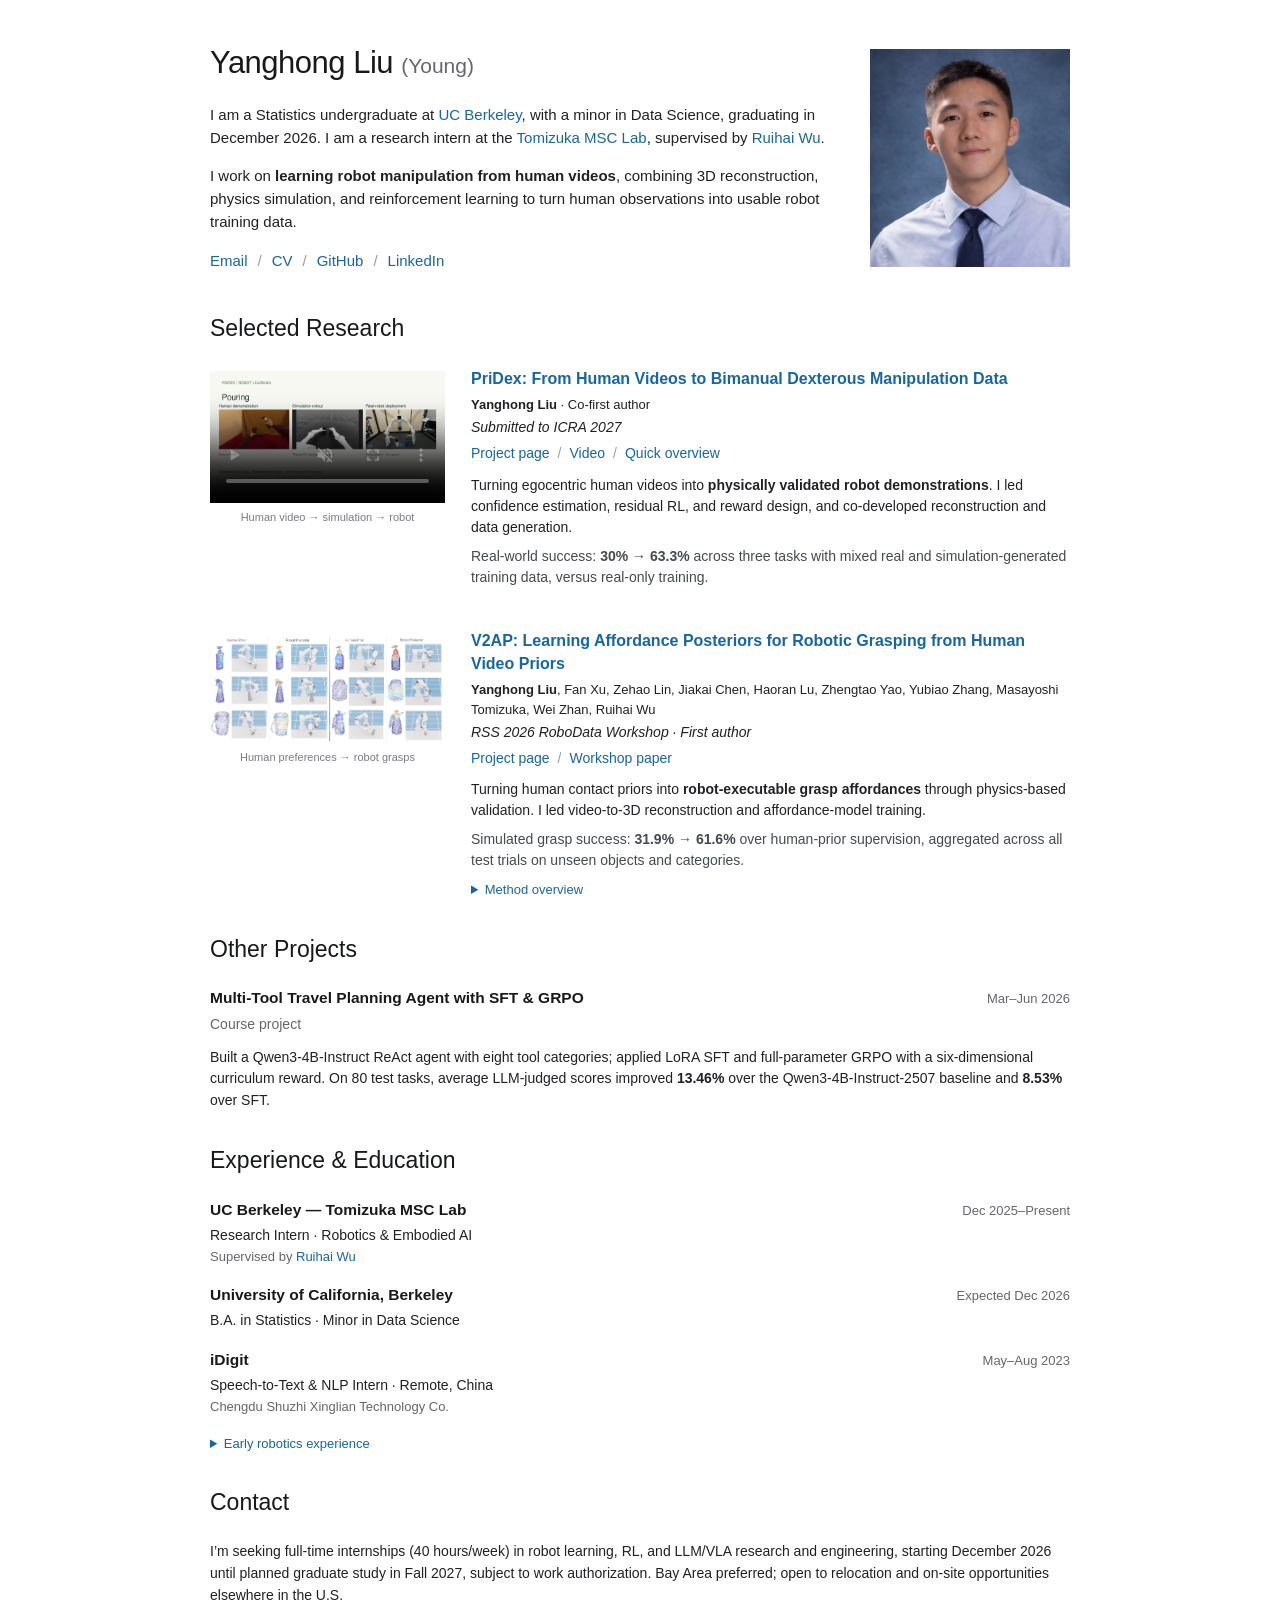
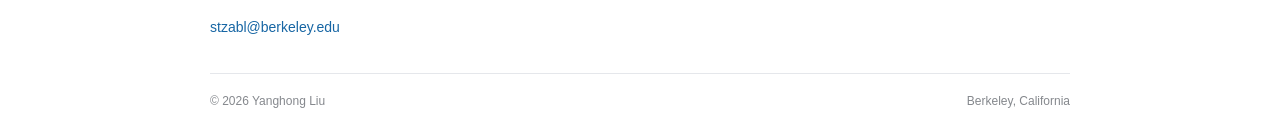
==== commit e550b499: "Replace homepage photo placeholder with supplied portrait" ====
--- a/index.html
+++ b/index.html
@@ -10,7 +10,7 @@
 <p>I work on <strong>learning robot manipulation from human videos</strong>, combining 3D reconstruction, physics simulation, and reinforcement learning to turn human observations into usable robot training data.</p>
 <nav class="profile-links" aria-label="Contact and profiles"><a href="mailto:stzabl@berkeley.edu">Email</a><span>/</span><a href="assets/Yanghong-Liu-CV.pdf" target="_blank" rel="noopener">CV</a><span>/</span><a href="https://github.com/yanghong-liu?tab=repositories">GitHub</a><span>/</span><a href="https://www.linkedin.com/in/yanghong-liu-a8916a282/">LinkedIn</a></nav>
 </div>
-<div class="portrait" role="img" aria-label="Placeholder for Yanghong Liu's profile photo"><svg viewBox="0 0 80 80" aria-hidden="true"><circle cx="40" cy="28" r="12"/><path d="M17 65c0-14 10-23 23-23s23 9 23 23"/></svg><span>Photo coming soon</span></div>
+<div class="portrait"><img src="assets/yanghong-liu-portrait.jpg" alt="Yanghong Liu" width="1024" height="1536"></div>
 </header>
 <section id="work" aria-labelledby="research-heading">
 <h2 id="research-heading">Selected Research</h2>
--- a/academic.css
+++ b/academic.css
@@ -7,13 +7,13 @@
 h1{font-size:31px;line-height:1.2;letter-spacing:-.5px;font-weight:500;margin:0 0 22px}h1 span{font-size:21px;color:#65676b;letter-spacing:0;white-space:nowrap}
 h2{font-size:23px;font-weight:500;margin:0 0 23px;line-height:1.3}h3{font-size:15.5px;font-weight:600;line-height:1.45;margin:0 0 4px}section{margin-top:34px}
 .profile{display:grid;grid-template-columns:minmax(0,1fr) 200px;gap:42px;align-items:center;margin-bottom:36px}.profile-copy p{margin-bottom:14px}.profile-links{display:flex;align-items:center;flex-wrap:wrap;gap:10px;margin-top:16px}.profile-links span,.resources span{color:#9a9ca0}
-.portrait{width:200px;height:218px;background:#f3f4f5;border:1px solid #e3e5e8;display:flex;align-items:center;justify-content:center;flex-direction:column;gap:7px;color:#7a8088;font-size:12px}.portrait svg{width:65px;height:65px;fill:none;stroke:#b0b6be;stroke-width:1.5}
+.portrait{width:200px;height:218px;overflow:hidden}.portrait img{display:block;width:100%;height:100%;object-fit:cover;object-position:center 20%}
 .paper{display:grid;grid-template-columns:235px minmax(0,1fr);column-gap:26px;margin:0 0 33px;align-items:start}.paper-media{margin:4px 0 0;width:100%}.paper-media video{display:block;width:100%;aspect-ratio:16/9;object-fit:contain;background:#fafafa}.paper-media img{display:block;width:100%;height:auto}.paper-media figcaption{font-size:11px;line-height:1.4;color:#787b80;margin-top:7px;text-align:center}
 .paper-copy h3{margin:0 0 5px;font-size:16px}.authors{font-size:13px;line-height:1.5;margin-bottom:3px}.venue{font-size:14px;font-style:italic;margin-bottom:4px}.resources{display:flex;flex-wrap:wrap;gap:8px;font-size:14px;margin-bottom:10px}.description,.result{font-size:14px;line-height:1.5;margin-bottom:8px}.result{color:#454a50}
 details{font-size:13px;color:var(--muted);margin-top:9px}summary{cursor:pointer;color:var(--link);width:fit-content}details p{margin-top:9px}details dt{font-weight:600;margin-top:10px}details dd{margin:3px 0 8px}details ul{padding-left:20px}
 .entry-heading{display:flex;justify-content:space-between;gap:20px;align-items:baseline}.date{color:var(--muted);font-size:13px;white-space:nowrap}.other-projects p{font-size:14px}.muted{color:var(--muted);font-size:13px}.experience-entry{display:flex;justify-content:space-between;align-items:baseline;gap:24px;margin-bottom:17px}.experience-entry p{margin:0;font-size:14px}.experience-entry p.muted{font-size:13px}#contact p{font-size:14px}
 footer{border-top:1px solid var(--line);display:flex;justify-content:space-between;gap:14px;margin-top:34px;padding-top:18px;font-size:12px;color:#85888d}.skip{position:absolute;top:-80px;left:12px;background:#fff;padding:8px;z-index:5}.skip:focus{top:8px}
 @media(min-width:1000px){.profile{margin-bottom:41px}}
-@media(max-width:700px){main{padding:28px 22px 22px}.profile{grid-template-columns:minmax(0,1fr) 130px;gap:22px;align-items:start}h1{font-size:27px;margin-bottom:16px}h1 span{font-size:18px}.portrait{width:130px;height:150px;margin-top:4px}.portrait svg{width:45px;height:45px}.portrait span{font-size:10px}.profile-copy p{font-size:14px}.paper{grid-template-columns:190px minmax(0,1fr);gap:20px}.paper-copy h3{font-size:15px}}
+@media(max-width:700px){main{padding:28px 22px 22px}.profile{grid-template-columns:minmax(0,1fr) 130px;gap:22px;align-items:start}h1{font-size:27px;margin-bottom:16px}h1 span{font-size:18px}.portrait{width:130px;height:150px;margin-top:4px}.profile-copy p{font-size:14px}.paper{grid-template-columns:190px minmax(0,1fr);gap:20px}.paper-copy h3{font-size:15px}}
 @media(max-width:540px){main{padding:26px 20px 22px}.profile{display:flex;flex-direction:column;gap:20px;margin-bottom:30px}.profile-copy{order:2}.portrait{order:1;width:112px;height:120px;align-self:center;margin:0}.profile-copy h1{text-align:center;margin-bottom:18px}.profile-links{justify-content:center}.paper{display:flex;flex-direction:column;gap:15px;margin-bottom:32px}.paper-media{width:100%;max-width:320px;margin:0 auto}.paper-copy h3{font-size:16px}.entry-heading{display:block}.entry-heading .date{display:block;margin-bottom:3px}.experience-entry{gap:6px;flex-direction:column}.experience-entry .date{font-size:12px}section{margin-top:30px}h2{font-size:22px;margin-bottom:20px}footer{font-size:11px}}
 @media(prefers-reduced-motion:reduce){html{scroll-behavior:auto}}
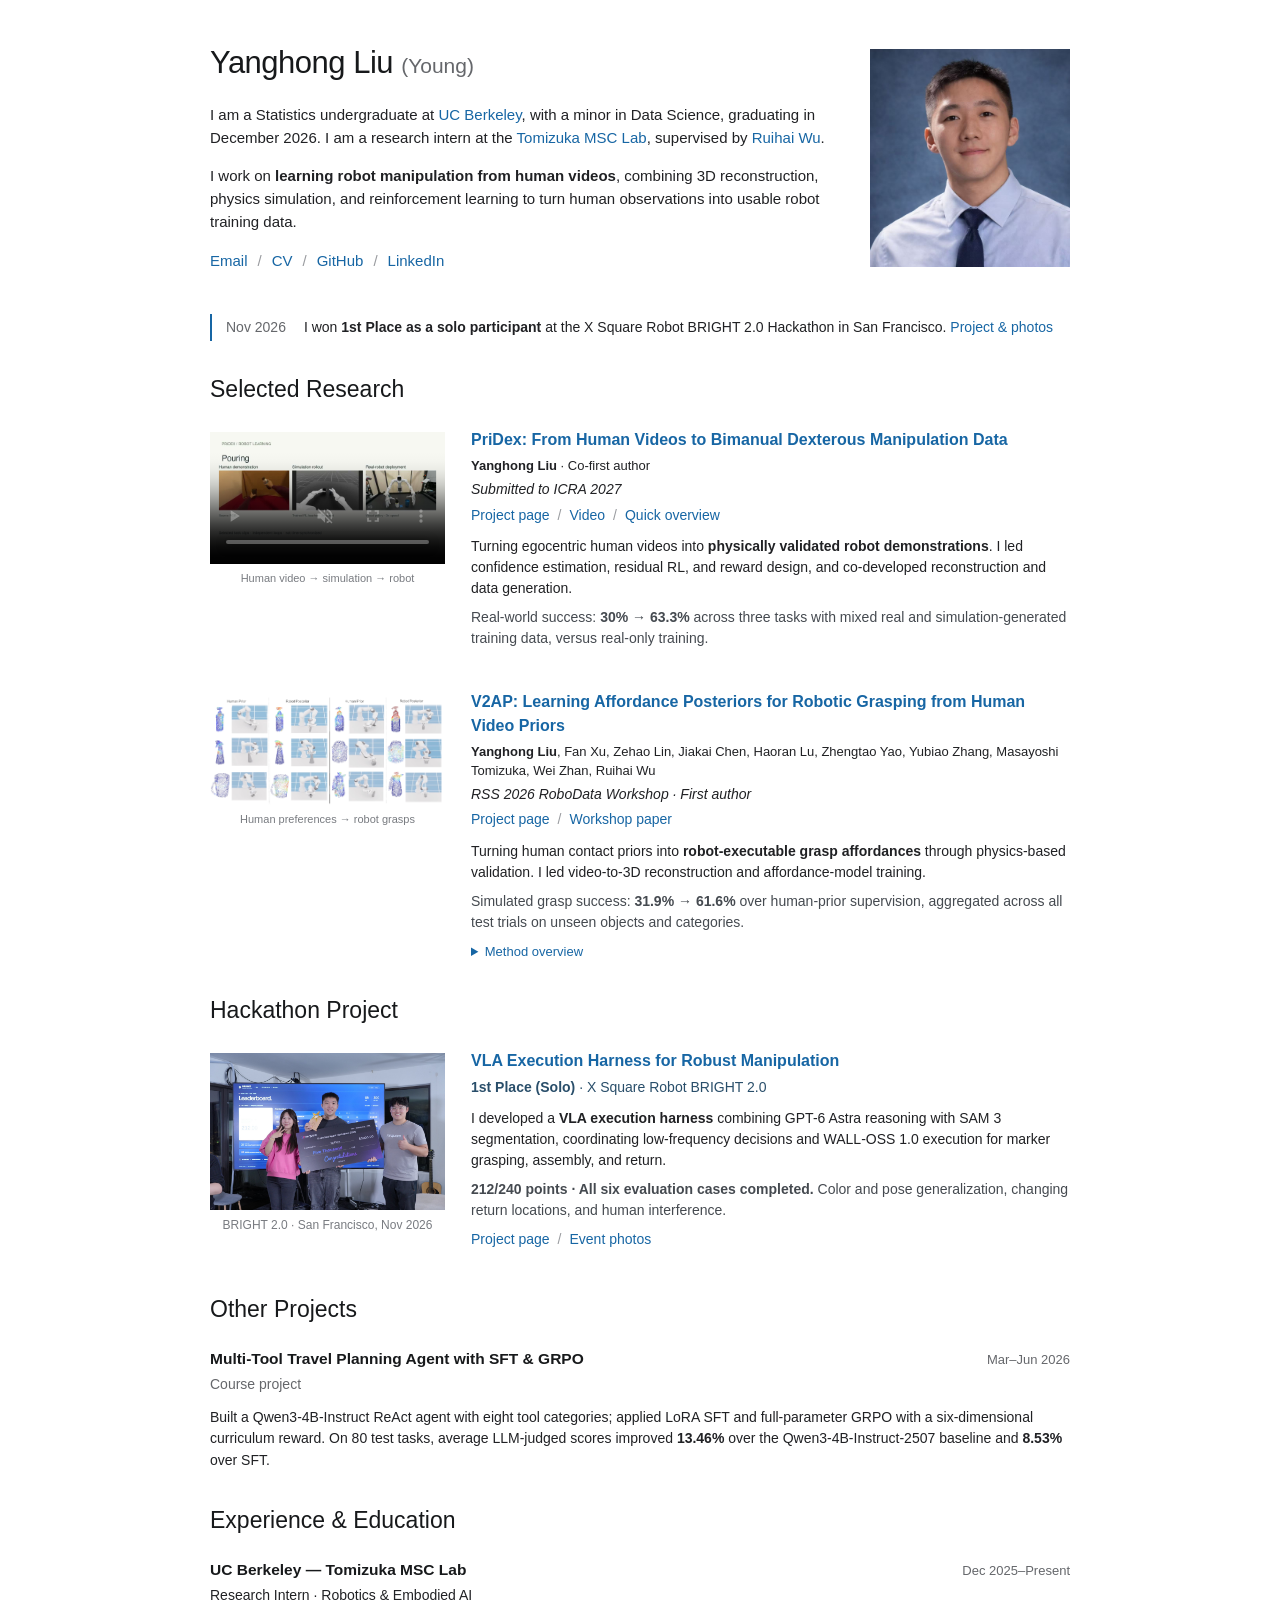
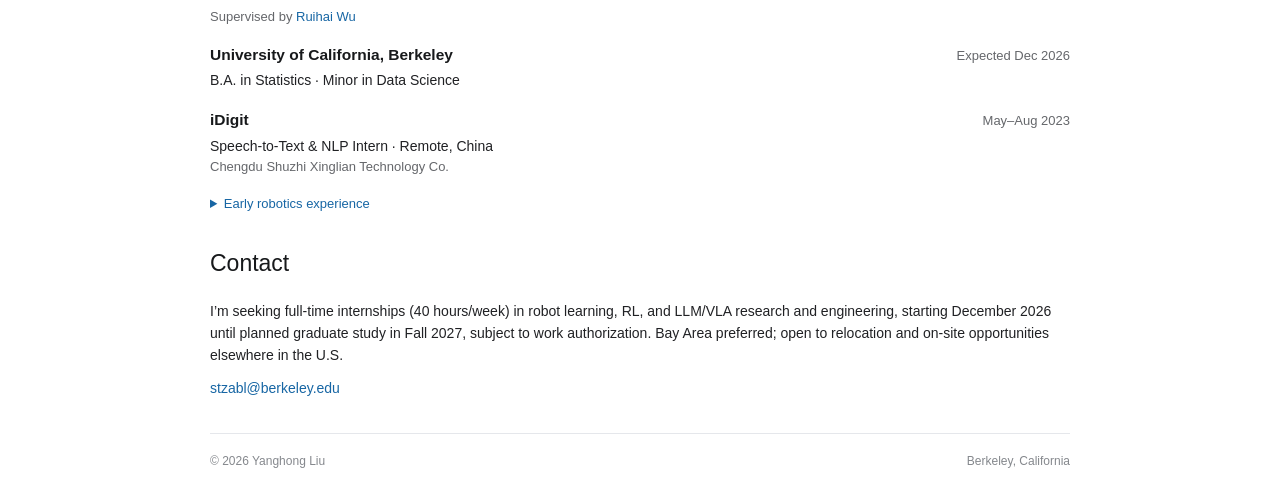
==== commit 3facce3e: "Add BRIGHT hackathon achievement and photo project page" ====
--- a/index.html
+++ b/index.html
@@ -12,6 +12,7 @@
 </div>
 <div class="portrait"><img src="assets/yanghong-liu-portrait.jpg" alt="Yanghong Liu" width="1024" height="1536"></div>
 </header>
+<aside class="news" aria-label="Latest news"><time datetime="2026-11">Nov 2026</time><p>I won <strong>1st Place as a solo participant</strong> at the X Square Robot BRIGHT 2.0 Hackathon in San Francisco. <a href="bright-2026.html">Project &amp; photos</a></p></aside>
 <section id="work" aria-labelledby="research-heading">
 <h2 id="research-heading">Selected Research</h2>
 <article class="paper" aria-labelledby="pridex-title">
@@ -33,6 +34,16 @@
 <details id="v2ap-overview"><summary>Method overview</summary><p>The pipeline reconstructs hand–object interactions from egocentric and third-person videos and extracts object-centric contact priors. Successful simulated grasps within these regions provide posterior labels for affordance learning. A learned affordance model then guides a conditional diffusion model to generate grasp poses.</p></details>
 </div></article>
 </section>
+<section id="hackathon" aria-labelledby="hackathon-heading">
+<h2 id="hackathon-heading">Hackathon Project</h2>
+<article class="paper hackathon-entry" aria-labelledby="harness-title">
+<figure class="paper-media"><a href="bright-2026.html" aria-label="View the BRIGHT hackathon project and photos"><img src="assets/bright-2026/award.jpg" width="1800" height="1200" loading="lazy" alt="Award ceremony with the first-place trophy and prize presentation."></a><figcaption>BRIGHT 2.0 · San Francisco, Nov 2026</figcaption></figure>
+<div class="paper-copy"><h3 id="harness-title"><a href="bright-2026.html">VLA Execution Harness for Robust Manipulation</a></h3>
+<p class="award-line"><strong>1st Place (Solo)</strong> · X Square Robot BRIGHT 2.0</p>
+<p class="description">I developed a <strong>VLA execution harness</strong> combining GPT-6 Astra reasoning with SAM 3 segmentation, coordinating low-frequency decisions and WALL-OSS 1.0 execution for marker grasping, assembly, and return.</p>
+<p class="result"><strong>212/240 points · All six evaluation cases completed.</strong> Color and pose generalization, changing return locations, and human interference.</p>
+<p class="resources"><a href="bright-2026.html">Project page</a><span>/</span><a href="bright-2026.html#photos">Event photos</a></p>
+</div></article></section>
 <section aria-labelledby="other-heading" class="other-projects"><h2 id="other-heading">Other Projects</h2><article><div class="entry-heading"><h3>Multi-Tool Travel Planning Agent with SFT &amp; GRPO</h3><span class="date">Mar–Jun 2026</span></div><p class="muted">Course project</p><p>Built a Qwen3-4B-Instruct ReAct agent with eight tool categories; applied LoRA SFT and full-parameter GRPO with a six-dimensional curriculum reward. On 80 test tasks, average LLM-judged scores improved <strong>13.46%</strong> over the Qwen3-4B-Instruct-2507 baseline and <strong>8.53%</strong> over SFT.</p></article></section>
 <section id="experience" aria-labelledby="experience-heading"><h2 id="experience-heading">Experience &amp; Education</h2>
 <div class="experience-entry"><div><h3>UC Berkeley — Tomizuka MSC Lab</h3><p>Research Intern · Robotics &amp; Embodied AI</p><p class="muted">Supervised by <a href="https://warshallrho.github.io/">Ruihai Wu</a></p></div><span class="date">Dec 2025–Present</span></div>
--- a/academic.css
+++ b/academic.css
@@ -17,3 +17,7 @@
 @media(max-width:700px){main{padding:28px 22px 22px}.profile{grid-template-columns:minmax(0,1fr) 130px;gap:22px;align-items:start}h1{font-size:27px;margin-bottom:16px}h1 span{font-size:18px}.portrait{width:130px;height:150px;margin-top:4px}.profile-copy p{font-size:14px}.paper{grid-template-columns:190px minmax(0,1fr);gap:20px}.paper-copy h3{font-size:15px}}
 @media(max-width:540px){main{padding:26px 20px 22px}.profile{display:flex;flex-direction:column;gap:20px;margin-bottom:30px}.profile-copy{order:2}.portrait{order:1;width:112px;height:120px;align-self:center;margin:0}.profile-copy h1{text-align:center;margin-bottom:18px}.profile-links{justify-content:center}.paper{display:flex;flex-direction:column;gap:15px;margin-bottom:32px}.paper-media{width:100%;max-width:320px;margin:0 auto}.paper-copy h3{font-size:16px}.entry-heading{display:block}.entry-heading .date{display:block;margin-bottom:3px}.experience-entry{gap:6px;flex-direction:column}.experience-entry .date{font-size:12px}section{margin-top:30px}h2{font-size:22px;margin-bottom:20px}footer{font-size:11px}}
 @media(prefers-reduced-motion:reduce){html{scroll-behavior:auto}}
+
+/* BRIGHT hackathon update */
+.news{display:flex;gap:18px;border-left:2px solid var(--link);padding:3px 0 3px 14px;margin:0 0 30px;font-size:14px}.news time{white-space:nowrap;color:var(--muted)}.news p{margin:0}.award-line{font-size:14px;margin-bottom:9px;color:#294e6a}.hackathon-entry{margin-bottom:0}.hackathon-entry .paper-media figcaption{font-size:12px}
+@media(max-width:540px){.news{display:block}.news time{display:block;margin-bottom:4px}}
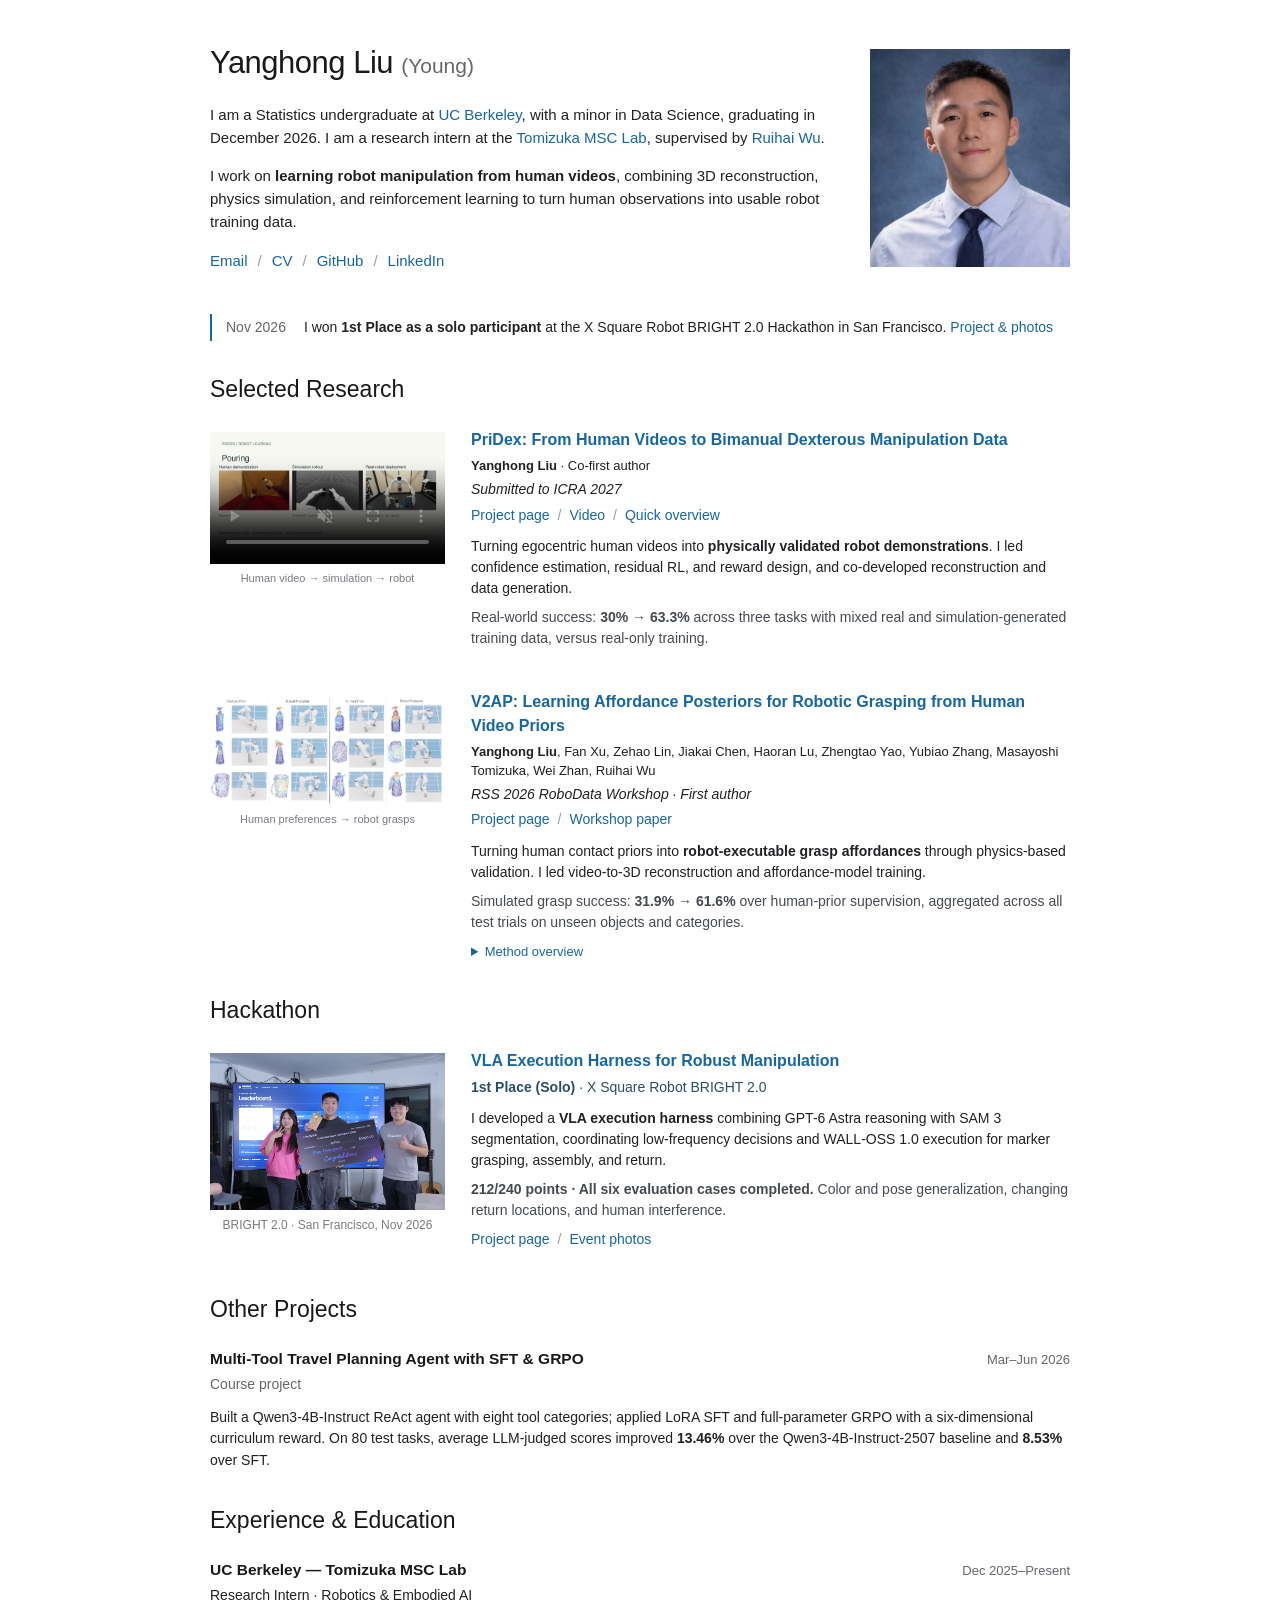
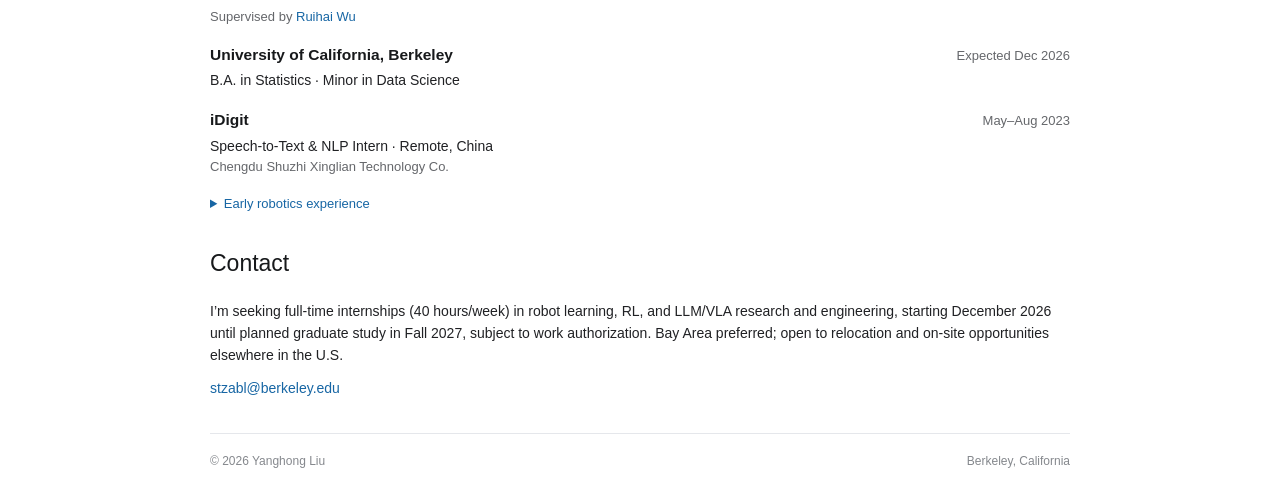
==== commit ef834daf: "Rename homepage hackathon section" ====
--- a/index.html
+++ b/index.html
@@ -35,7 +35,7 @@
 </div></article>
 </section>
 <section id="hackathon" aria-labelledby="hackathon-heading">
-<h2 id="hackathon-heading">Hackathon Project</h2>
+<h2 id="hackathon-heading">Hackathon</h2>
 <article class="paper hackathon-entry" aria-labelledby="harness-title">
 <figure class="paper-media"><a href="bright-2026.html" aria-label="View the BRIGHT hackathon project and photos"><img src="assets/bright-2026/award.jpg" width="1800" height="1200" loading="lazy" alt="Award ceremony with the first-place trophy and prize presentation."></a><figcaption>BRIGHT 2.0 · San Francisco, Nov 2026</figcaption></figure>
 <div class="paper-copy"><h3 id="harness-title"><a href="bright-2026.html">VLA Execution Harness for Robust Manipulation</a></h3>
